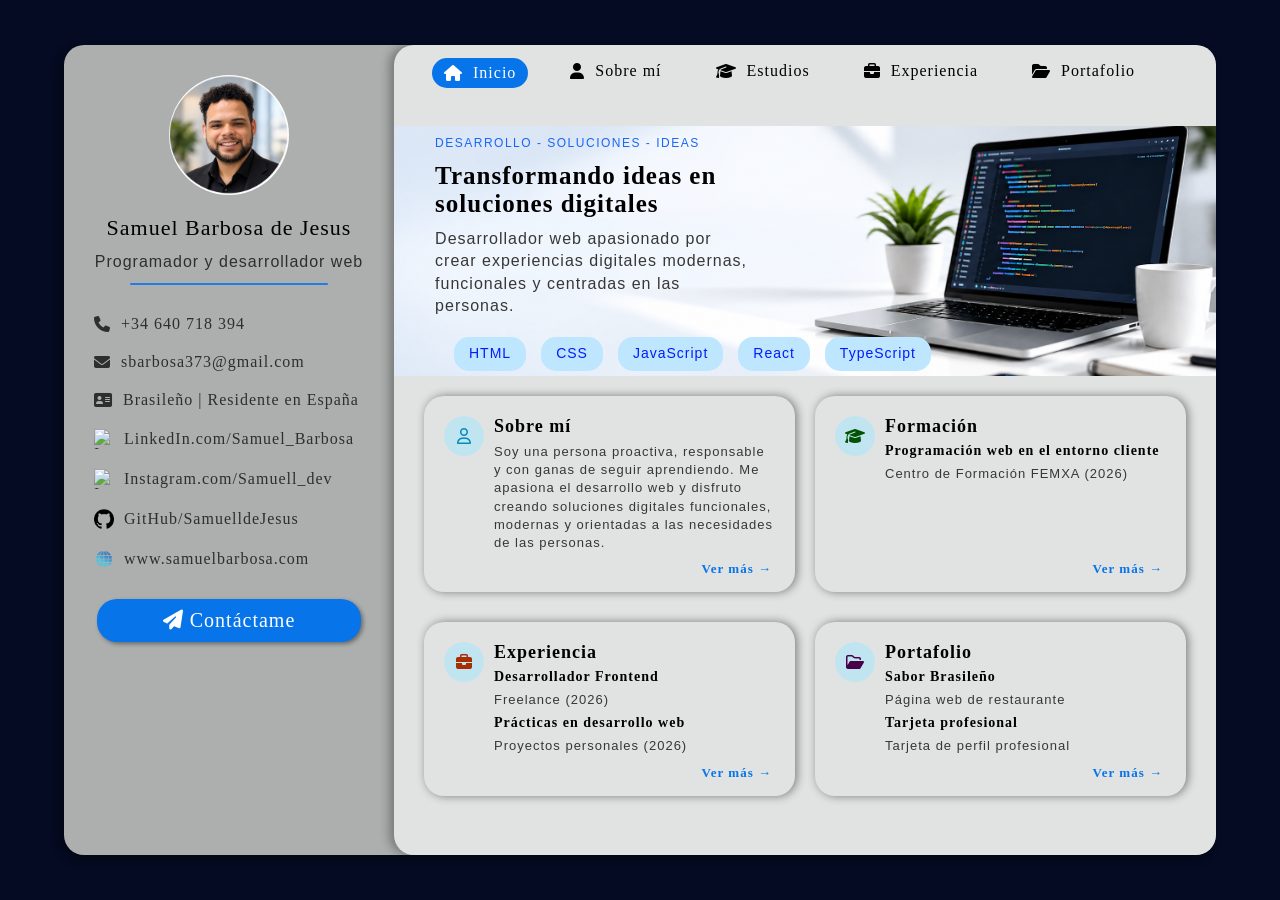
==== index.html @ a9aea512 "Add files via upload" ====
<!DOCTYPE html>
<html lang="es">

<head>

    <!-- ==================================================
         CONFIGURACIÓN BÁSICA
    ================================================== -->

    <meta charset="UTF-8">
    <meta
        name="viewport"
        content="width=device-width, initial-scale=1.0"
    >
    <meta
        name="description"
        content="Portfolio profesional de Samuel Barbosa, desarrollador web especializado en HTML, CSS, JavaScript, React y TypeScript.">
    <meta
        name="author"
        content="Samuel Barbosa de Jesus">
    <meta
        name="robots"
        content="index, follow">

    <!-- ==================================================
         TÍTULO
    ================================================== -->
    <title>
        Samuel Barbosa | Desarrollador Web
    </title>
    <!-- ==================================================
         FAVICON
    ================================================== -->
    <link rel="icon" type="image/png" href="img/letra-s.png">

    <link
        rel="stylesheet"
        href="https://cdnjs.cloudflare.com/ajax/libs/font-awesome/6.7.2/css/all.min.css"
    >
    <!-- ==================================================
         OPEN GRAPH
         Para compartir la página en redes sociales
    ================================================== -->

    <meta
        property="og:type"
        content="website">
    <meta
        property="og:title"
        content="Samuel Barbosa | Desarrollador Web">
    <meta
        property="og:description"
        content="Portfolio profesional de Samuel Barbosa, desarrollador web.">
    <meta
        property="og:image"
        content="https://www.samuelbarbosa.com/img/preview.png">
    <meta
        property="og:url"
        content="https://www.samuelbarbosa.com/">
    <meta
        property="og:site_name"
        content="Samuel Barbosa">
    <meta
        property="og:locale"
        content="es_ES">

    <!-- ==================================================
         TWITTER / X
    ================================================== -->

    <meta
        name="twitter:card"
        content="summary_large_image">
    <meta
        name="twitter:title"
        content="Samuel Barbosa | Desarrollador Web">
    <meta
        name="twitter:description"
        content="Portfolio profesional de Samuel Barbosa, desarrollador web.">
    <meta
        name="twitter:image"
        content="https://www.samuelbarbosa.com/img/preview.png">


    <!-- ==================================================
         CSS
    ================================================== -->

    <link
        rel="stylesheet"
        href="style.css">
    <link
        rel="stylesheet"
        href="responsive.css">

</head>
<body>
    <!-- ==================================================
         CONTENEDOR PRINCIPAL
    ================================================== -->

    <div class="caja_principal">


        <!-- ==================================================
             PERFIL LATERAL
        ================================================== -->

        <aside class="perfil">


            <!-- ---------- FOTO Y PRESENTACIÓN ---------- -->

            <div class="perfil_foto">

                <img
                    src="img/sam4.png"
                    alt="Foto de perfil de Samuel Barbosa"
                >

                <h2>Samuel Barbosa de Jesus</h2>

                <p>Programador y desarrollador web</p>

                <div class="linea"></div>

            </div>


            <!-- ---------- INFORMACIÓN DE CONTACTO ---------- -->

            <div class="perfil_iconos">

                <!-- Teléfono -->
                <a href="tel:+34640718394">

                    <i class="fa-solid fa-phone"></i>

                    +34 640 718 394

                </a>


                <!-- Correo electrónico -->
                <a
                    href="mailto:sbarbosa373@gmail.com"
                    target="_blank"
                >

                    <i class="fa-solid fa-envelope"></i>

                    sbarbosa373@gmail.com

                </a>


                <!-- Ubicación -->
                <a href="#">

                    <i class="fa-solid fa-address-card"></i>

                    Brasileño | Residente en España

                </a>


                <!-- LinkedIn -->
                <a
                    href="https://www.linkedin.com/in/samuel-barbosa-5b4802251/"
                    target="_blank"
                    rel="noopener noreferrer"
                >

                    <img
                        src="img/linkedin2.png"
                        alt="Icono de LinkedIn"
                    >

                    LinkedIn.com/Samuel_Barbosa

                </a>


                <!-- Instagram -->
                <a
                    href="https://www.instagram.com/samuell_dev/"
                    target="_blank"
                    rel="noopener noreferrer"
                >

                    <img
                        src="img/instagram.png"
                        alt="Icono de Instagram"
                    >

                    Instagram.com/Samuell_dev

                </a>


                <!-- GitHub -->
                <a
                    href="https://github.com/samuelldeJesus"
                    target="_blank"
                    rel="noopener noreferrer"
                >

                    <img
                        src="img/logotipo-de-github.png"
                        alt="Icono de GitHub"
                    >

                    GitHub/SamuelldeJesus

                </a>


                <!-- Página web -->
                <a
                    href="#"
                    target="_blank"
                    rel="noopener noreferrer"
                >

                    <img
                        src="img/navegador.png"
                        alt="Icono de página web"
                    >

                    www.samuelbarbosa.com

                </a>

            </div>


            <!-- ---------- BOTÓN DE CONTACTO ---------- -->

            <div class="perfil_button">

                <a
                    href="https://t.me/Barbosa_sam"
                    target="_blank"
                    rel="noopener noreferrer"
                >

                    <i class="fa-solid fa-paper-plane"></i>

                    Contáctame

                </a>

            </div>

        </aside>



        <!-- ==================================================
             CONTENIDO PRINCIPAL
        ================================================== -->

        <main id="contenido" class="informacion">


            <!-- ==================================================
                 MENÚ DE NAVEGACIÓN
            ================================================== -->

            <nav class="info_header">

                <ul>

                    <!-- Inicio -->
                    <li>

                        <a
                            href="#inicio"
                            class="active"
                            data-page="inicio"
                        >

                            <i class="fa-solid fa-house"></i>

                            Inicio

                        </a>

                    </li>


                    <!-- Sobre mí -->
                    <li>

                        <a
                            href="#sobre-mi"
                            data-page="sobre-mi"
                        >

                            <i class="fa-solid fa-user"></i>

                            Sobre mí

                        </a>

                    </li>


                    <!-- Estudios -->
                    <li>

                        <a
                            href="#estudio"
                            data-page="estudio"
                        >

                            <i class="fa-solid fa-graduation-cap"></i>

                            Estudios

                        </a>

                    </li>


                    <!-- Experiencia -->
                    <li>

                        <a
                            href="#experiencia"
                            data-page="experiencia"
                        >

                            <i class="fa-solid fa-briefcase"></i>

                            Experiencia

                        </a>

                    </li>


                    <!-- Portafolio -->
                    <li>

                        <a
                            href="#portafolio"
                            data-page="portafolio"
                        >

                            <i class="fa-solid fa-folder-open"></i>

                            Portafolio

                        </a>

                    </li>

                </ul>

            </nav>



            <!-- ==================================================
                 CONTENIDO CON SCROLL
            ================================================== -->

            <div class="contenido_scroll">



                <!-- ==================================================
                     PÁGINA: INICIO
                ================================================== -->

                <section
                    id="inicio"
                    class="pagina active"
                >


                    <!-- ---------- HERO ---------- -->

                    <div class="info_hero">

                        <picture>

                            <source
                                media="(max-width: 768px)"
                                srcset="img/fundomovil.webp"
                            >

                            <img
                                src="img/hero.png"
                                alt="Ordenador sobre una mesa"
                            >

                        </picture>


                        <!-- Texto principal del Hero -->

                        <div class="info_hero-texto">

                            <p class="destaque_p">
                                DESARROLLO - SOLUCIONES - IDEAS
                            </p>

                            <h1>
                                Transformando ideas en soluciones digitales
                            </h1>

                            <p class="texto">
                                Desarrollador web apasionado por crear
                                experiencias digitales modernas,
                                funcionales y centradas en las personas.
                            </p>

                        </div>


                        <!-- Tecnologías principales -->

                        <div class="info_hero-bloques">

                            <p>HTML</p>
                            <p>CSS</p>
                            <p>JavaScript</p>
                            <p>React</p>
                            <p>TypeScript</p>

                        </div>

                    </div>



                    <!-- ==================================================
                         BLOQUE: SOBRE MÍ + FORMACIÓN
                    ================================================== -->

                    <div class="info_cajas">


                        <!-- ---------- SOBRE MÍ ---------- -->

                        <div class="info_cajas-caja">

                            <div class="caja-icon">

                                <i class="fa-regular fa-user usuario_icon" ></i>

                            </div>


                            <div class="caja-texto">

                                <h3 class="link">
                                    Sobre mí
                                </h3>

                                <p>
                                    Soy una persona proactiva, responsable
                                    y con ganas de seguir aprendiendo.
                                    Me apasiona el desarrollo web y disfruto
                                    creando soluciones digitales funcionales,
                                    modernas y orientadas a las necesidades
                                    de las personas.
                                </p>

                                <div class="button_ver">

                                    <a href="#sobre-mi">
                                        Ver más →
                                    </a>

                                </div>

                            </div>

                        </div>


                        <!-- ---------- FORMACIÓN ---------- -->

                        <div class="info_cajas-caja">

                            <div class="caja-icon">

                                <i class="fa-solid fa-graduation-cap formacion_icon"></i>

                            </div>


                            <div class="caja-texto">

                                <h3 class="link">
                                    Formación
                                </h3>

                                <h3 class="titulo">
                                    Programación web en el entorno cliente
                                </h3>

                                <p>
                                    Centro de Formación FEMXA (2026)
                                </p>

                                <div class="button_ver">

                                    <a href="#estudio">
                                        Ver más →
                                    </a>

                                </div>

                            </div>

                        </div>

                    </div>



                    <!-- ==================================================
                         BLOQUE: EXPERIENCIA + PORTAFOLIO
                    ================================================== -->

                    <div class="info_cajas">


                        <!-- ---------- EXPERIENCIA ---------- -->

                        <div class="info_cajas-caja">

                            <div class="caja-icon">

                                <i class="fa-solid fa-briefcase experiencia_icon"></i>

                            </div>


                            <div class="caja-texto">

                                <h3 class="link">
                                    Experiencia
                                </h3>

                                <h3 class="titulo">
                                    Desarrollador Frontend
                                </h3>

                                <p>
                                    Freelance (2026)
                                </p>

                                <h3 class="titulo">
                                    Prácticas en desarrollo web
                                </h3>

                                <p>
                                    Proyectos personales (2026)
                                </p>

                                <div class="button_ver">

                                    <a href="#experiencia">
                                        Ver más →
                                    </a>

                                </div>

                            </div>

                        </div>


                        <!-- ---------- PORTAFOLIO ---------- -->

                        <div class="info_cajas-caja">

                            <div class="caja-icon">

                                <i class="fa-regular fa-folder-open portafolio_icon"></i>

                            </div>


                            <div class="caja-texto">

                                <h3 class="link">
                                    Portafolio
                                </h3>

                                <h3 class="titulo">
                                    Sabor Brasileño
                                </h3>

                                <p>
                                    Página web de restaurante
                                </p>

                                <h3 class="titulo">
                                    Tarjeta profesional
                                </h3>

                                <p>
                                    Tarjeta de perfil profesional
                                </p>

                                <div class="button_ver">

                                    <a href="#portafolio">
                                        Ver más →
                                    </a>

                                </div>

                            </div>

                        </div>

                    </div>

                </section>



                <!-- ==================================================
                     PÁGINA: SOBRE MÍ
                ================================================== -->

                <section
                    id="sobre-mi"
                    class="pagina"
                >

                    <div class="sobre_mi_contenido">


                        <!-- ---------- TÍTULO ---------- -->

                        <div class="sobre_mi_titulo">

                            <p class="destaque_p">
                                CONOCE MI PERFIL
                            </p>

                            <h2>
                                Sobre mí
                            </h2>

                            <p>
                                Una breve presentación sobre mi trayectoria,
                                mi formación y mis objetivos profesionales.
                            </p>

                        </div>


                        <!-- ---------- PRESENTACIÓN ---------- -->

                        <article class="sobre_mi_presentacion">

                            <div class="sobre_mi_imagen">

                                <img
                                    src="img/sam4.png"
                                    alt="Samuel Barbosa, desarrollador web"
                                >

                            </div>


                            <div class="sobre_mi_texto">

                                <h3>
                                    Hola, soy Samuel
                                </h3>

                                <p>
                                    Soy brasileño y vivo en España desde
                                    hace cuatro años. Llegué con el objetivo
                                    de buscar nuevas oportunidades, construir
                                    un futuro mejor para mi familia y
                                    desarrollar nuevas metas profesionales.
                                </p>

                                <p>
                                    Durante estos años descubrí mi pasión
                                    por la tecnología y comencé a formarme
                                    en programación y desarrollo web.
                                    Desde entonces, he dedicado tiempo a
                                    aprender y poner en práctica mis
                                    conocimientos mediante proyectos propios,
                                    especialmente en el área del desarrollo
                                    Frontend.
                                </p>

                                <p>
                                    Actualmente trabajo con HTML, CSS y
                                    JavaScript, y continúo ampliando mis
                                    conocimientos en React y TypeScript.
                                </p>

                            </div>

                        </article>



                        <!-- ---------- INFORMACIÓN ---------- -->

                        <div class="sobre_mi_cajas">


                            <!-- Mi enfoque -->

                            <article class="sobre_mi_caja">

                                <div class="sobre_mi_caja_icono">

                                    <img
                                        src="img/cuenta.png"
                                        alt="Icono de perfil"
                                    >

                                </div>

                                <div class="sobre_mi_caja_texto">

                                    <h3>
                                        Mi enfoque
                                    </h3>

                                    <p>
                                        Me gusta crear interfaces modernas,
                                        claras y funcionales, prestando
                                        atención tanto al diseño como a la
                                        experiencia del usuario.
                                    </p>

                                </div>

                            </article>


                            <!-- Mi objetivo -->

                            <article class="sobre_mi_caja">

                                <div class="sobre_mi_caja_icono">

                                    <img
                                        src="img/maletin.png"
                                        alt="Icono de objetivo profesional"
                                    >

                                </div>

                                <div class="sobre_mi_caja_texto">

                                    <h3>
                                        Mi objetivo
                                    </h3>

                                    <p>
                                        Seguir creciendo como desarrollador
                                        web, adquirir experiencia profesional
                                        y participar en proyectos donde pueda
                                        aportar mis conocimientos.
                                    </p>

                                </div>

                            </article>

                        </div>



                        <!-- ---------- HABILIDADES ---------- -->

                        <article class="sobre_mi_habilidades">

                            <div class="sobre_mi_habilidades_titulo">

                                <p class="destaque_p">
                                    TECNOLOGÍAS
                                </p>

                                <h3>
                                    Mis conocimientos
                                </h3>

                            </div>


                            <div class="sobre_mi_tecnologias">

                                <span>HTML</span>
                                <span>CSS</span>
                                <span>JavaScript</span>
                                <span>React</span>
                                <span>TypeScript</span>
                                <span>Git</span>
                                <span>GitHub</span>

                            </div>

                        </article>

                    </div>

                </section>



                <!-- ==================================================
                     PÁGINA: ESTUDIOS
                ================================================== -->

                <section
                    id="estudio"
                    class="pagina"
                >

                    <div class="formacion_contenido">


                        <!-- ---------- TÍTULO ---------- -->

                        <div class="formacion_titulo">

                            <p class="destaque_p">
                                MI FORMACIÓN
                            </p>

                            <h2>
                                Estudios
                            </h2>

                            <p>
                                Formación académica y conocimientos
                                adquiridos durante mi desarrollo profesional.
                            </p>

                        </div>


                        <!-- ---------- LISTA DE FORMACIÓN ---------- -->

                        <div class="formacion_lista">


                            <!-- Formación 1 -->

                            <article class="formacion_item">

                                <div class="formacion_icono">

                                    <img
                                        src="img/sombrero-de-graduacion.png"
                                        alt="Icono de formación"
                                    >

                                </div>


                                <div class="formacion_info">

                                    <div class="formacion_fecha">

                                        <span>
                                            2026
                                        </span>

                                    </div>

                                    <h3>
                                        Programación web en el entorno cliente
                                    </h3>

                                    <p class="formacion_centro">
                                        Centro de Formación FEMXA · España
                                    </p>

                                    <p>
                                        Formación enfocada en el desarrollo
                                        de aplicaciones web en el entorno
                                        cliente, adquiriendo conocimientos
                                        en tecnologías Frontend y desarrollo
                                        de interfaces web.
                                    </p>

                                    <div class="formacion_tecnologias">

                                        <span>HTML</span>
                                        <span>CSS</span>
                                        <span>JavaScript</span>
                                        <span>Desarrollo Web</span>

                                    </div>

                                </div>

                            </article>



                            <!-- Formación 2 -->

                            <article class="formacion_item">

                                <div class="formacion_icono">

                                    <img
                                        src="img/sombrero-de-graduacion.png"
                                        alt="Icono de formación"
                                    >

                                </div>


                                <div class="formacion_info">

                                    <div class="formacion_fecha">

                                        <span>
                                            2026
                                        </span>

                                    </div>

                                    <h3>
                                        Desarrollo Web Frontend
                                    </h3>

                                    <p class="formacion_centro">
                                        Formación práctica · Desarrollo personal
                                    </p>

                                    <p>
                                        Formación complementaria mediante
                                        proyectos propios, centrada en la
                                        creación de páginas web responsive,
                                        interfaces modernas y buenas prácticas
                                        de desarrollo.
                                    </p>

                                    <div class="formacion_tecnologias">

                                        <span>HTML</span>
                                        <span>CSS</span>
                                        <span>JavaScript</span>
                                        <span>Git</span>
                                        <span>GitHub</span>

                                    </div>

                                </div>

                            </article>



                            <!-- Formación 3 -->

                            <article class="formacion_item">

                                <div class="formacion_icono">

                                    <img
                                        src="img/sombrero-de-graduacion.png"
                                        alt="Icono de formación"
                                    >

                                </div>


                                <div class="formacion_info">

                                    <div class="formacion_fecha">

                                        <span>
                                            En curso
                                        </span>

                                    </div>

                                    <h3>
                                        React y TypeScript
                                    </h3>

                                    <p class="formacion_centro">
                                        Formación autodidacta
                                    </p>

                                    <p>
                                        Aprendizaje continuo orientado al
                                        desarrollo de aplicaciones web
                                        modernas utilizando componentes,
                                        interfaces dinámicas y tipado estático.
                                    </p>

                                    <div class="formacion_tecnologias">

                                        <span>React</span>
                                        <span>TypeScript</span>
                                        <span>JavaScript</span>

                                    </div>

                                </div>

                            </article>

                        </div>

                    </div>

                </section>



                <!-- ==================================================
                     PÁGINA: EXPERIENCIA
                ================================================== -->

                <section
                    id="experiencia"
                    class="pagina"
                >

                    <div class="experiencia_contenido">


                        <!-- ---------- TÍTULO ---------- -->

                        <div class="experiencia_titulo">

                            <p class="destaque_p">
                                MI TRAYECTORIA
                            </p>

                            <h2>
                                Experiencia
                            </h2>

                            <p>
                                Experiencia práctica y proyectos desarrollados
                                durante mi formación.
                            </p>

                        </div>


                        <!-- ---------- LISTA DE EXPERIENCIA ---------- -->

                        <div class="experiencia_lista">


                            <!-- Experiencia 1 -->

                            <article class="experiencia_item">

                                <div class="experiencia_fecha">

                                    <span>
                                        2026
                                    </span>

                                </div>


                                <div class="experiencia_info">

                                    <h3>
                                        Desarrollador Web Junior
                                    </h3>

                                    <p class="experiencia_empresa">
                                        Freelance · Madrid, España
                                    </p>

                                    <p>
                                        Desarrollo de páginas web responsive
                                        para pequeños negocios y proyectos
                                        personales, utilizando tecnologías
                                        modernas de desarrollo Frontend.
                                    </p>

                                    <ul>

                                        <li>
                                            Desarrollo de interfaces con HTML y CSS.
                                        </li>

                                        <li>
                                            Implementación de funcionalidades
                                            con JavaScript.
                                        </li>

                                        <li>
                                            Diseño responsive para diferentes
                                            dispositivos.
                                        </li>

                                        <li>
                                            Control de versiones con Git y GitHub.
                                        </li>

                                    </ul>


                                    <div class="experiencia_tecnologias">

                                        <span>HTML</span>
                                        <span>CSS</span>
                                        <span>JavaScript</span>
                                        <span>Git</span>

                                    </div>

                                </div>

                            </article>



                            <!-- Experiencia 2 -->

                            <article class="experiencia_item">

                                <div class="experiencia_fecha">

                                    <span>
                                        2026
                                    </span>

                                </div>


                                <div class="experiencia_info">

                                    <h3>
                                        Prácticas de Desarrollo Web
                                    </h3>

                                    <p class="experiencia_empresa">
                                        Proyectos personales · Madrid, España
                                    </p>

                                    <p>
                                        Participación en proyectos de
                                        desarrollo web como parte de mi
                                        formación profesional, colaborando
                                        en la creación y mantenimiento de
                                        diferentes páginas web.
                                    </p>

                                    <ul>

                                        <li>
                                            Maquetación de páginas web.
                                        </li>

                                        <li>
                                            Corrección de errores y mejoras visuales.
                                        </li>

                                        <li>
                                            Implementación de componentes con JavaScript.
                                        </li>

                                        <li>
                                            Trabajo con Git y GitHub.
                                        </li>

                                    </ul>


                                    <div class="experiencia_tecnologias">

                                        <span>HTML</span>
                                        <span>CSS</span>
                                        <span>JavaScript</span>
                                        <span>GitHub</span>

                                    </div>

                                </div>

                            </article>

                        </div>

                    </div>

                </section>



                <!-- ==================================================
                     PÁGINA: PORTAFOLIO
                ================================================== -->

                <section
                    id="portafolio"
                    class="pagina"
                >

                    <div class="portafolio_contenido">


                        <!-- ---------- TÍTULO ---------- -->

                        <div class="portafolio_titulo">

                            <p class="destaque_p">
                                MIS PROYECTOS
                            </p>

                            <h2>
                                Portafolio
                            </h2>

                            <p>
                                Algunos de los proyectos que he desarrollado
                                durante mi formación.
                            </p>

                        </div>


                        <!-- ---------- GRID DE PROYECTOS ---------- -->

                        <div class="portafolio_grid">


                            <!-- ==================================================
                                 PROYECTO 1 — SABOR BRASILEÑO
                            ================================================== -->

                            <a
                                href="#"
                                class="proyecto_link"
                                target="_blank"
                                rel="noopener noreferrer"
                            >
                                <article class="proyecto">

                                    <!-- Imagen del proyecto -->

                                    <div class="proyecto_imagen">

                                        <img
                                            src="img/proyectos/sabor-brasileño.png"
                                            alt="Página web del restaurante Sabor Brasileño"
                                        >

                                    </div>


                                    <!-- Información del proyecto -->

                                    <div class="proyecto_info">

                                        <h3>
                                            Sabor Brasileño
                                        </h3>

                                        <p>
                                            Página web para un restaurante
                                            brasileño, desarrollada con
                                            HTML, CSS y JavaScript.
                                        </p>


                                        <!-- Tecnologías -->

                                        <div class="proyecto_tecnologias">

                                            <span>HTML</span>
                                            <span>CSS</span>
                                            <span>JavaScript</span>

                                        </div>


                                        <!-- Enlace -->

                                    </div>

                                </article>
                            </a>


                            <!-- ==================================================
                                 PROYECTO 2 — CURRICULUM PROFESIONAL
                            ================================================== -->
                            <a
                                href="#"
                                class="proyecto_link"
                                target="_blank"
                                rel="noopener noreferrer"
                            >
                                <article class="proyecto">

                                    <!-- Imagen del proyecto -->

                                    <div class="proyecto_imagen">

                                        <img
                                            src="img/proyectos/cv.png"
                                            alt="Tarjeta de perfil profesional"
                                        >

                                    </div>


                                    <!-- Información del proyecto -->

                                    <div class="proyecto_info">

                                        <h3>
                                            Curriculom digital profesional
                                        </h3>

                                        <p>
                                            Curriculom digital de presentación
                                            y perfil profesional desarrollada
                                            para mostrar información de contacto.
                                        </p>


                                        <!-- Tecnologías -->

                                        <div class="proyecto_tecnologias">

                                            <span>HTML</span>
                                            <span>CSS</span>
                                            <span>JavaScript</span>

                                        </div>


                                        <!-- Enlace -->

                                    </div>

                                </article>
                            </a>


                            <!-- ==================================================
                                PROYECTO 3 — TARJETA PROFESIONAL
                            ================================================== -->

                            <a
                                href="https://samuelldejesus.github.io/tarjeta-samuel/"
                                class="proyecto_link"
                                target="_blank"
                                rel="noopener noreferrer"
                            >
                                <article class="proyecto">

                                    <!-- Imagen del proyecto -->

                                    <div class="proyecto_imagen">

                                        <img
                                            src="img/proyectos/Tarjetas.png"
                                            alt="Tarjeta de perfil profesional"
                                        >

                                    </div>


                                    <!-- Información del proyecto -->

                                    <div class="proyecto_info">

                                        <h3>
                                            Tarjeta Profesional
                                        </h3>

                                        <p>
                                            Tarjeta digital de presentación
                                            y perfil profesional desarrollada
                                            para mostrar información de contacto.
                                        </p>


                                        <!-- Tecnologías -->

                                        <div class="proyecto_tecnologias">

                                            <span>HTML</span>
                                            <span>CSS</span>
                                            <span>JavaScript</span>

                                        </div>


                                        <!-- Enlace -->

                                    </div>

                                </article>
                            </a>

                        </div>

                    </div>

                </section>


            </div>
            <!-- Fin de contenido_scroll -->

        </main>
        <!-- Fin de contenido principal -->

    </div>
    <!-- Fin de caja_principal -->


    <!-- ==================================================
         JAVASCRIPT
    ================================================== -->

    <script src="script.js"></script>

</body>

</html>
---- style.css ----
/* =========================================================
    VARIABLES DE COLOR
========================================================= */

:root {
    --fondo: rgb(173, 175, 175);
    --azul-principal: rgb(7, 116, 233);
    --azul-cajatexto: rgb(190, 230, 254);
    --azul-boton: rgb(0, 128, 255);

    --textogris: rgb(46, 46, 46);
    --textonegro: black;
    --blanco: white;

    --linea: rgb(35, 123, 230);

    --sombra-principal: rgba(0, 0, 0, 0.4);
    --sombra-secundaria: rgba(0, 0, 0, 0.1);
    --sombra-cajas: rgba(0, 0, 0, 0.107);
    --sombra-boton: rgba(0, 0, 0, 0.3);
}


/* =========================================================
    RESET / BASE
========================================================= */

* {
    box-sizing: border-box;
}

body {
    margin: 0;
    padding: 0;
    min-height: 100vh;
    display: flex;
    justify-content: center;
    align-items: center;
    background-color: rgb(4, 11, 34);
}

h1,
h2,
h3,
p,
ul,
li,
a,
img {
    margin: 0;
    padding: 0;
    font: inherit;
    letter-spacing: 1px;
}

p {
    line-height: 1.4;
    font-family: sans-serif, serif, Georgia, 'Times New Roman', Times, serif;
}

a {
    color: inherit;
    text-decoration: none;
}


/* =========================================================
   ESTRUCTURA PRINCIPAL
========================================================= */

.caja_principal {
    width: 90%;
    height: 90vh;

    display: flex;

    background-color: var(--fondo);
    border-radius: 20px;
    box-shadow: -4px 4px 10px rgba(0, 0, 0, 0.4);

    overflow: hidden;
}


/* =========================================================
    PERFIL - PANEL IZQUIERDO
========================================================= */

.perfil {
    width: 330px;
    flex-shrink: 0;
}


/* ---------- Foto / nombre ---------- */

.perfil_foto {
    display: flex;
    flex-direction: column;
    align-items: center;
    justify-content: center;

    gap: 10px;
    padding-top: 30px;
}

.perfil_foto img {
    width: 120px;
    border-radius: 50%;
}

.perfil_foto h2 {
    font-size: 22px;
    margin-top: 10px;
}

.perfil_foto p {
    font-size: 16px;
    color: var(--textogris);
}


/* ---------- Línea ---------- */

.linea {
    width: 60%;
    height: 1.5px;

    background-color: var(--linea);
    border-radius: 20px;
}


/* ---------- Información / redes ---------- */

.perfil_iconos {
    display: flex;
    flex-direction: column;

    gap: 20px;
    margin: 30px;
}

.perfil_iconos a {
    display: flex;
    align-items: center;

    gap: 10px;

    color: var(--textogris);
    font-size: 16px;
    font-weight: 100;
}


/* ---------- Botón Telegram ---------- */

.perfil_button {
    width: 80%;

    display: flex;
    justify-content: center;
    align-items: center;

    margin: 30px auto 0;
    padding: 10px;
    font-size: 20px;

    background-color: rgb(7, 116, 233);
    color: white;

    border-radius: 20px;
    box-shadow: 2px 2px 4px rgba(0, 0, 0, 0.4);
}


/* =========================================================
    PANEL DE INFORMACIÓN - DERECHA
========================================================= */

.informacion {
    flex: 1;
    min-width: 0;
    height: 100%;

    display: flex;
    flex-direction: column;

    border-radius: 20px;
    box-shadow: -5px 0 10px rgba(0, 0, 0, 0.3);
    background-color: rgb(225, 226, 226);
}


/* =========================================================
    HEADER / NAVEGACIÓN
========================================================= */

.info_header {
    width: 100%;
    flex-shrink: 0;
}

.info_header ul {
    display: flex;
    align-items: center;

    gap: 30px;
    padding-left: 30px;
    margin: 8px;

    list-style: none;
}

.info_header a {
    display: flex;
    align-items: center;

    gap: 10px;
    padding: 8px 12px;

    border-radius: 15px;
}


/* ---------- Link activo ---------- */

.info_header a.active {
    padding: 6px 12px;
    margin-top: 5px;

    background-color: rgb(7, 116, 233);
    color: white;

    border-radius: 15px;
}


/* =========================================================
    CONTENIDO CON SCROLL
========================================================= */

.contenido_scroll {
    flex: 1;
    min-height: 0;

    overflow-y: auto;
}


/* ---------- Páginas ---------- */

.pagina {
    display: none;
}

.pagina.active {
    display: block;
}


/* =========================================================
    HERO
========================================================= */

.info_hero {
    width: 100%;
    height: 250px;

    position: relative;
    overflow: hidden;
    margin-top: 30px;
}

.info_hero img {
    width: 100%;
    height: 100%;

    display: block;
    object-fit: cover;
}


/* ---------- Texto del hero ---------- */

.info_hero-texto {
    width: 320px;

    position: absolute;
    top: 40%;
    left: 5%;

    display: flex;
    flex-direction: column;

    gap: 10px;

    transform: translateY(-50%);
}

.info_hero-texto h1 {
    font-size: 25px;
    font-weight: bold;
}

.info_hero-texto .texto {
    color: rgb(56, 55, 55);
}

.destaque_p {
    font-size: 12px;
    letter-spacing: 1.5px;
    color: rgb(26, 101, 250);
}


/* ---------- Bloques del hero ---------- */

.info_hero-bloques {
    position: absolute;
    bottom: 5px;
    left: 60px;

    display: flex;
    gap: 15px;
}

.info_hero-bloques p {
    padding: 7px 15px;

    background-color: rgb(190, 230, 254);
    color: rgb(2, 28, 255);

    border-radius: 15px;
    font-size: 14px;
}


/* =========================================================
    CAJAS DE INFORMACIÓN
========================================================= */

.info_cajas {
    display: flex;
    align-items: stretch;
    padding: 10px 20px 0 ;
}

.info_cajas-caja {
    flex: 1;
    min-height: 0;

    display: flex;
    align-items: flex-start;

    padding: 20px;
    margin: 10px;

    border-radius: 20px;
    box-shadow: 2px 0 10px rgba(0, 0, 0, 0.453);

    position: relative;
}


/* ---------- Icono ---------- */

.caja-icon {
    width: 40px;
    height: 40px;
    flex-shrink: 0;

    display: flex;
    justify-content: center;

    background-color: rgba(179, 231, 247, 0.687);
    border-radius: 50%;
}

.caja-icon i{
    display: flex;
    align-items: center;
    justify-content: center;
}


/* ---------- Texto ---------- */

.caja-texto {
    flex: 1;
    min-width: 0;

    display: flex;
    flex-direction: column;

    gap: 6px;
    padding-left: 10px;
    padding-bottom: 20px;
}

.caja-texto .link {
    font-size: 18px;
    font-weight: bold;
}

.caja-texto .titulo {
    font-size: 14px;
    font-weight: bold;
}

.caja-texto p {
    color: rgb(55, 55, 55);
    font-size: 13px;
}


/* ---------- Botón "Ver" ---------- */

.button_ver {
    position: absolute;
    bottom: 15px;
    right: 15px;
}

.button_ver a {
    color: var(--azul-principal);
    font-size: 13px;
    font-weight: bold;

    padding: 5px 8px;
    border-radius: 8px;

    transition: background-color 0.3s ease,
                transform 0.3s ease;
}

.button_ver a:hover {
    background-color: var(--azul-boton);
    color: var(--blanco);
    transform: translateX(3px);
}


/* =========================================================
    seccriones
========================================================= */



/* =========================================================
    sobre mi
========================================================= */


.sobre_mi_contenido {
    padding: 30px;
}


/* =========================
   TÍTULO
========================= */

.sobre_mi_titulo {
    margin-bottom: 30px;
}

.sobre_mi_titulo h2 {
    margin: 5px 0 8px;

    font-size: 28px;
    font-weight: 700;
}

.sobre_mi_titulo > p:last-child {
    color: var(--textogris);
    font-size: 14px;
}


/* =========================
   PRESENTACIÓN
========================= */

.sobre_mi_presentacion {
    display: flex;
    align-items: center;
    gap: 25px;

    padding: 25px;

    background-color: var(--blanco);
    border-radius: 20px;

    box-shadow: 2px 2px 10px var(--sombra-cajas);
}


/* =========================
   FOTO
========================= */

.sobre_mi_imagen {
    width: 150px;
    height: 150px;

    flex-shrink: 0;

    overflow: hidden;

    border-radius: 50%;
}

.sobre_mi_imagen img {
    width: 100%;
    height: 100%;

    display: block;

    object-fit: cover;
}


/* =========================
   TEXTO
========================= */

.sobre_mi_texto {
    display: flex;
    flex-direction: column;
    gap: 10px;
}

.sobre_mi_texto h3 {
    font-size: 22px;
    font-weight: 600;
}

.sobre_mi_texto p {
    color: var(--textogris);

    font-size: 13px;
    line-height: 1.6;
}


/* =========================
   CAJAS
========================= */

.sobre_mi_cajas {
    display: grid;
    grid-template-columns: repeat(2, 1fr);

    gap: 20px;

    margin-top: 20px;
}

.sobre_mi_caja {
    display: flex;
    align-items: flex-start;

    gap: 15px;

    padding: 20px;

    background-color: var(--blanco);
    border-radius: 20px;

    box-shadow: 2px 2px 10px var(--sombra-cajas);

    transition:
        transform 0.3s ease,
        box-shadow 0.3s ease;
}

.sobre_mi_caja:hover {
    transform: translateY(-3px);

    box-shadow: 3px 5px 15px var(--sombra-secundaria);
}


/* =========================
   ICONOS
========================= */

.sobre_mi_caja_icono {
    width: 45px;
    height: 45px;

    flex-shrink: 0;

    display: flex;
    justify-content: center;
    align-items: center;

    background-color: var(--azul-cajatexto);

    border-radius: 12px;
}

.sobre_mi_caja_icono img {
    width: 27px;
    height: 27px;
}


/* =========================
   TEXTO DE LAS CAJAS
========================= */

.sobre_mi_caja_texto {
    display: flex;
    flex-direction: column;
    gap: 7px;
}

.sobre_mi_caja_texto h3 {
    font-size: 17px;
    font-weight: 600;
}

.sobre_mi_caja_texto p {
    color: var(--textogris);

    font-size: 13px;
    line-height: 1.5;
}


/* =========================
   HABILIDADES
========================= */

.sobre_mi_habilidades {
    margin-top: 20px;

    padding: 25px;

    background-color: var(--blanco);
    border-radius: 20px;

    box-shadow: 2px 2px 10px var(--sombra-cajas);
}

.sobre_mi_habilidades_titulo {
    margin-bottom: 15px;
}

.sobre_mi_habilidades_titulo h3 {
    margin-top: 5px;

    font-size: 19px;
    font-weight: 600;
}


/* =========================
   TECNOLOGÍAS
========================= */

.sobre_mi_tecnologias {
    display: flex;
    flex-wrap: wrap;

    gap: 8px;
}

.sobre_mi_tecnologias span {
    padding: 7px 12px;

    background-color: var(--azul-cajatexto);
    color: var(--azul-boton);

    border-radius: 10px;

    font-size: 12px;
    font-weight: 500;
} 

/* =========================================================
    estudios
========================================================= */

.formacion_contenido {
    padding: 30px;
}


/* =========================
   TÍTULO
========================= */

.formacion_titulo {
    margin-bottom: 30px;
}

.formacion_titulo h2 {
    margin: 5px 0 8px;

    font-size: 28px;
    font-weight: 700;
}

.formacion_titulo > p:last-child {
    color: var(--textogris);
    font-size: 14px;
}


/* =========================
   LISTA
========================= */

.formacion_lista {
    display: flex;
    flex-direction: column;
    gap: 20px;
}


/* =========================
   TARJETA
========================= */

.formacion_item {
    display: grid;
    grid-template-columns: 55px 1fr;
    gap: 20px;

    padding: 25px;

    background-color: var(--blanco);
    border-radius: 20px;

    box-shadow: 2px 2px 10px var(--sombra-cajas);

    transition:
        transform 0.3s ease,
        box-shadow 0.3s ease;
}

.formacion_item:hover {
    transform: translateY(-3px);

    box-shadow: 3px 5px 15px var(--sombra-secundaria);
}


/* =========================
   ICONO
========================= */

.formacion_icono {
    width: 45px;
    height: 45px;

    display: flex;
    justify-content: center;
    align-items: center;

    background-color: var(--azul-cajatexto);

    border-radius: 12px;
}

.formacion_icono img {
    width: 28px;
    height: 28px;
}


/* =========================
   INFORMACIÓN
========================= */

.formacion_info {
    display: flex;
    flex-direction: column;
    gap: 8px;
}

.formacion_info h3 {
    font-size: 19px;
    font-weight: 600;
}


/* =========================
   FECHA
========================= */

.formacion_fecha {
    display: flex;
}

.formacion_fecha span {
    padding: 5px 10px;

    background-color: var(--azul-cajatexto);
    color: var(--azul-boton);

    border-radius: 10px;

    font-size: 11px;
    font-weight: 600;
}


/* =========================
   CENTRO
========================= */

.formacion_centro {
    color: var(--azul-principal);

    font-size: 13px;
    font-weight: 500;
}


/* =========================
   DESCRIPCIÓN
========================= */

.formacion_info > p:not(.formacion_centro) {
    color: var(--textogris);

    font-size: 13px;
    line-height: 1.5;
}


/* =========================
   TECNOLOGÍAS
========================= */

.formacion_tecnologias {
    display: flex;
    flex-wrap: wrap;

    gap: 7px;

    margin-top: 5px;
}

.formacion_tecnologias span {
    padding: 5px 10px;

    background-color: var(--azul-cajatexto);
    color: var(--azul-boton);

    border-radius: 10px;

    font-size: 11px;
    font-weight: 500;
}



/* =========================================================
    experiencia
========================================================= */


.experiencia_contenido {
    padding: 30px;
}

.experiencia_titulo {
    margin-bottom: 30px;
}

.experiencia_titulo h2 {
    margin: 5px 0 8px;
    font-size: 28px;
    font-weight: 700;
}

.experiencia_titulo > p:last-child {
    color: var(--textogris);
    font-size: 14px;
}


/* =========================
   LISTA DE EXPERIENCIA
========================= */

.experiencia_lista {
    display: flex;
    flex-direction: column;
    gap: 20px;
}


/* =========================
   TARJETA
========================= */

.experiencia_item {
    display: grid;
    grid-template-columns: 80px 1fr;
    gap: 20px;

    padding: 25px;

    background-color: var(--blanco);
    border-radius: 20px;

    box-shadow: 2px 2px 10px var(--sombra-cajas);

    transition:
        transform 0.3s ease,
        box-shadow 0.3s ease;
}

.experiencia_item:hover {
    transform: translateY(-3px);
    box-shadow: 3px 5px 15px var(--sombra-secundaria);
}


/* =========================
   AÑO
========================= */

.experiencia_fecha {
    display: flex;
    justify-content: center;
    align-items: flex-start;
}

.experiencia_fecha span {
    padding: 8px 12px;

    background-color: var(--azul-cajatexto);
    color: var(--azul-boton);

    border-radius: 12px;

    font-size: 13px;
    font-weight: 600;
}


/* =========================
   INFORMACIÓN
========================= */

.experiencia_info {
    display: flex;
    flex-direction: column;
    gap: 8px;
}

.experiencia_info h3 {
    font-size: 19px;
    font-weight: 600;
}

.experiencia_empresa {
    color: var(--azul-principal);
    font-size: 13px;
    font-weight: 500;
}

.experiencia_info > p:not(.experiencia_empresa) {
    color: var(--textogris);
    font-size: 13px;
    line-height: 1.5;
}


/* =========================
   FUNCIONES
========================= */

.experiencia_info ul {
    margin: 5px 0 5px 18px;
    padding: 0;
}

.experiencia_info li {
    margin-bottom: 5px;

    color: var(--textogris);
    font-size: 13px;
    line-height: 1.4;
}


/* =========================
   TECNOLOGÍAS
========================= */

.experiencia_tecnologias {
    display: flex;
    flex-wrap: wrap;
    gap: 7px;
    margin-top: 5px;
}

.experiencia_tecnologias span {
    padding: 5px 10px;

    background-color: var(--azul-cajatexto);
    color: var(--azul-boton);

    border-radius: 10px;

    font-size: 11px;
    font-weight: 500;
}


/* =========================================================
    Portafolio
========================================================= */


.portafolio_contenido {
    padding: 30px;
}


/* =========================
   TÍTULO
========================= */

.portafolio_titulo {
    margin-bottom: 30px;
}

.portafolio_titulo h2 {
    margin: 5px 0 8px;
    font-size: 28px;
    font-weight: 700;
}

.portafolio_titulo > p:last-child {
    color: var(--textogris);
    font-size: 14px;
}


/* =========================
   GRID DE PROYECTOS
========================= */

.portafolio_grid {
    display: grid;
    grid-template-columns: repeat(2, 1fr);
    gap: 20px;
}


/* =========================
   TARJETA DEL PROYECTO
========================= */

.proyecto {
    overflow: hidden;

    background-color: var(--blanco);
    border-radius: 20px;

    box-shadow: 2px 2px 10px var(--sombra-cajas);

    transition:
        transform 0.3s ease,
        box-shadow 0.3s ease;
}

.proyecto:hover {
    transform: translateY(-5px);

    box-shadow: 3px 5px 15px var(--sombra-secundaria);
}


/* =========================
   IMAGEN
========================= */

.proyecto_imagen {
    width: 100%;
    height: 170px;
    overflow: hidden;
}

.proyecto_imagen img {
    width: 100%;
    height: 100%;

    display: block;

    object-fit: cover;

    transition: transform 0.4s ease;
}

.proyecto:hover .proyecto_imagen img {
    transform: scale(1.05);
}


/* =========================
   INFORMACIÓN
========================= */

.proyecto_info {
    padding: 20px;
}

.proyecto_info h3 {
    margin-bottom: 8px;

    font-size: 19px;
    font-weight: 600;
}

.proyecto_info p {
    margin-bottom: 15px;

    color: var(--textogris);

    font-size: 13px;
    line-height: 1.5;
}


/* =========================
   TECNOLOGÍAS
========================= */

.proyecto_tecnologias {
    display: flex;
    flex-wrap: wrap;

    gap: 7px;
}

.proyecto_tecnologias span {
    padding: 5px 10px;

    background-color: var(--azul-cajatexto);
    color: var(--azul-boton);

    border-radius: 10px;

    font-size: 11px;
    font-weight: 500;
}


/* =========================================================
    ICONOS
========================================================= */

.perfil_iconos img,
.perfil_button img,
.info_header img {
    width: 20px;
    height: 20px;
}


.usuario_icon {
    color: rgb(4, 140, 185);
}
.formacion_icon {
    color: rgb(1, 83, 1);
}
.experiencia_icon {
    color: rgb(167, 46, 2);
}
.portafolio_icon {
    color: rgb(72, 1, 72);
}

/* =========================================================
    ANIMACIONES
========================================================= */

.perfil_button,
.info_header a,
.perfil_iconos a {
    transition: transform 0.3s ease;
}

.perfil_button:hover,
.info_header a:hover,
.perfil_iconos a:hover {
    transform: scale(1.05);
}
---- responsive.css ----
/* =========================================================
   RESPONSIVE
   Tablets y móviles
========================================================= */


/* =========================================================
   TABLET
   Hasta 1024px
========================================================= */

@media (max-width: 1024px) {

    /* ---------- CONTENEDOR PRINCIPAL ---------- */

    .perfil {
        width: 260px;
    }


    /* ---------- MENÚ ---------- */

    .info_header ul {
        gap: 15px;
        padding-left: 15px;
    }

    .info_header a {
        gap: 7px;
        padding: 7px 9px;
        font-size: 13px;
    }


    /* ---------- HERO ---------- */

    .info_hero {
        height: 240px;
    }

    .info_hero-texto {
        width: 300px;
        left: 4%;
    }

    .info_hero-texto h1 {
        font-size: 23px;
    }


    /* ---------- CAJAS INICIO ---------- */

    .info_cajas {
        gap: 12px;
        padding: 8px;
    }

    .info_cajas-caja {
        padding: 16px;
    }


    /* ---------- SOBRE MÍ ---------- */

    .sobre_mi_contenido,
    .formacion_contenido,
    .experiencia_contenido,
    .portafolio_contenido {
        padding: 25px;
    }


    /* ---------- PORTAFOLIO ---------- */

    .portafolio_grid {
        gap: 15px;
    }

}



/* =========================================================
   MÓVIL
   Hasta 768px
========================================================= */

@media (max-width: 768px) {


    /* =====================================================
       CUERPO
    ===================================================== */

    body {
        margin: 10px;
        display: block;
        min-height: 100vh;
    }


    /* =====================================================
       CONTENEDOR PRINCIPAL
    ===================================================== */

    .caja_principal {
        width: 100%;
        height: auto;
        min-height: 100vh;

        display: flex;
        flex-direction: column;

        border-radius: 15px;

        overflow: visible;
    }


    /* =====================================================
       PERFIL
    ===================================================== */

    .perfil {
        width: 100%;
        flex-shrink: 0;
    }


    /* ---------- FOTO ---------- */

    .perfil_foto {
        padding-top: 25px;
        gap: 8px;
    }

    .perfil_foto img {
        width: 120px;
    }

    .perfil_foto h2 {
        font-size: 20px;
        text-align: center;
    }

    .perfil_foto p {
        font-size: 14px;
        text-align: center;
    }

    .linea {
        width: 60%;
    }


    /* ---------- CONTACTO ---------- */

    .perfil_iconos {
        margin: 25px;
        gap: 12px;
    }

    .perfil_iconos a {
        font-size: 13px;
    }


    /* ---------- BOTÓN CONTACTO ---------- */

    .perfil_button {
        width: 60%;
        margin: 20px auto 30px;
    }



    /* =====================================================
       INFORMACIÓN PRINCIPAL
    ===================================================== */

    .informacion {
        width: 100%;
        height: auto;

        box-shadow: none;

        border-radius: 0 0 15px 15px;
    }


    /* =====================================================
       MENÚ DE NAVEGACIÓN
    ===================================================== */

    .info_header {
        width: 100%;

        position: sticky;
        top: 0;

        z-index: 10;

        background-color: var(--fondo);
    }


    .info_header ul {
        width: 100%;

        display: flex;

        gap: 8px;

        padding: 10px;

        margin: 0;

        overflow-x: auto;

        justify-content: flex-start;

        scrollbar-width: none;
    }


    /* Ocultar scrollbar en Chrome, Edge y Safari */

    .info_header ul::-webkit-scrollbar {
        display: none;
    }


    .info_header li {
        flex-shrink: 0;
    }


    .info_header a {
        gap: 6px;

        padding: 7px 10px;

        font-size: 12px;

        white-space: nowrap;

        border-radius: 12px;
    }


    .info_header a.active {
        padding: 7px 10px;
        margin-top: 0;
    }


    .info_header img {
        width: 18px;
        height: 18px;
    }



    /* =====================================================
       CONTENIDO CON SCROLL
    ===================================================== */

    .contenido_scroll {
        width: 100%;
        overflow: visible;
    }



    /* =====================================================
       HERO
    ===================================================== */

    .info_hero {
        width: 100%;
        height: 320px;

        border-radius: 0 0 15px 15px;
    }


    .info_hero img {
        object-position: center;
    }


    /* ---------- TEXTO HERO ---------- */

    .info_hero-texto {
        width: calc(100% - 40px);

        left: 20px;

        top: 42%;

        transform: translateY(-50%);

        gap: 8px;
    }


    .info_hero-texto h1 {
        font-size: 22px;
        line-height: 1.2;
    }


    .info_hero-texto .texto {
        color: var(--textonegro);
        font-size: 13px;
        line-height: 1.5;
    }


    .destaque_p {
        font-size: 11px;
        color: white;
    }


    /* ---------- TECNOLOGÍAS HERO ---------- */

    .info_hero-bloques {
        left: 20px;
        right: 20px;

        bottom: 12px;

        gap: 6px;

        flex-wrap: wrap;
    }


    .info_hero-bloques p {
        padding: 5px 9px;

        font-size: 11px;

        border-radius: 10px;
    }



    /* =====================================================
       CAJAS DE INICIO
    ===================================================== */

    .info_cajas {
        width: 100%;

        display: flex;
        flex-direction: column;

        gap: 12px;

        padding: 10px;
    }


    .info_cajas-caja {
        width: 100%;

        padding: 16px;

        border-radius: 15px;
    }


    .caja-icon {
        width: 40px;
    }


    .caja-icon img {
        width: 27px;
        height: 27px;
    }


    .caja-texto {
        width: auto;

        flex: 1;

        padding-right: 5px;
    }


    .caja-texto .link {
        font-size: 17px;
    }


    .caja-texto .titulo {
        font-size: 13px;
    }


    .caja-texto p {
        font-size: 12px;
        line-height: 1.5;
    }



    /* =====================================================
       SOBRE MÍ
    ===================================================== */

    .sobre_mi_contenido {
        padding: 20px 15px;
    }


    .sobre_mi_titulo {
        margin-bottom: 20px;
    }


    .sobre_mi_titulo h2 {
        font-size: 24px;
    }


    .sobre_mi_titulo > p:last-child {
        font-size: 13px;
        line-height: 1.5;
    }


    /* ---------- PRESENTACIÓN ---------- */

    .sobre_mi_presentacion {
        flex-direction: column;

        align-items: center;

        gap: 20px;

        padding: 20px;

        text-align: center;

        border-radius: 15px;
    }


    .sobre_mi_imagen {
        width: 120px;
        height: 120px;
    }


    .sobre_mi_texto {
        gap: 9px;
    }


    .sobre_mi_texto h3 {
        font-size: 20px;
    }


    .sobre_mi_texto p {
        font-size: 12px;
        line-height: 1.6;
    }


    /* ---------- CAJAS SOBRE MÍ ---------- */

    .sobre_mi_cajas {
        grid-template-columns: 1fr;

        gap: 12px;

        margin-top: 12px;
    }


    .sobre_mi_caja {
        padding: 16px;

        border-radius: 15px;
    }


    .sobre_mi_caja_texto h3 {
        font-size: 16px;
    }


    .sobre_mi_caja_texto p {
        font-size: 12px;
    }


    /* ---------- HABILIDADES ---------- */

    .sobre_mi_habilidades {
        margin-top: 12px;

        padding: 20px;

        border-radius: 15px;
    }


    .sobre_mi_habilidades_titulo h3 {
        font-size: 18px;
    }


    .sobre_mi_tecnologias {
        gap: 6px;
    }


    .sobre_mi_tecnologias span {
        padding: 6px 9px;

        font-size: 11px;
    }



    /* =====================================================
       ESTUDIOS
    ===================================================== */

    .formacion_contenido {
        padding: 20px 15px;
    }


    .formacion_titulo {
        margin-bottom: 20px;
    }


    .formacion_titulo h2 {
        font-size: 24px;
    }


    .formacion_titulo > p:last-child {
        font-size: 13px;
        line-height: 1.5;
    }


    .formacion_lista {
        gap: 12px;
    }


    .formacion_item {
        grid-template-columns: 1fr;

        gap: 12px;

        padding: 18px;

        border-radius: 15px;
    }


    .formacion_icono {
        width: 42px;
        height: 42px;
    }


    .formacion_icono img {
        width: 25px;
        height: 25px;
    }


    .formacion_info {
        gap: 7px;
    }


    .formacion_info h3 {
        font-size: 17px;
        line-height: 1.3;
    }


    .formacion_centro {
        font-size: 12px;
    }


    .formacion_info > p:not(.formacion_centro) {
        font-size: 12px;
        line-height: 1.5;
    }


    .formacion_tecnologias {
        gap: 5px;
    }


    .formacion_tecnologias span {
        padding: 5px 8px;

        font-size: 10px;
    }



    /* =====================================================
       EXPERIENCIA
    ===================================================== */

    .experiencia_contenido {
        padding: 20px 15px;
    }


    .experiencia_titulo {
        margin-bottom: 20px;
    }


    .experiencia_titulo h2 {
        font-size: 24px;
    }


    .experiencia_titulo > p:last-child {
        font-size: 13px;
        line-height: 1.5;
    }


    .experiencia_lista {
        gap: 12px;
    }


    .experiencia_item {
        grid-template-columns: 1fr;

        gap: 12px;

        padding: 18px;

        border-radius: 15px;
    }


    .experiencia_fecha {
        justify-content: flex-start;
    }


    .experiencia_fecha span {
        padding: 6px 10px;

        font-size: 11px;

        border-radius: 10px;
    }


    .experiencia_info {
        gap: 7px;
    }


    .experiencia_info h3 {
        font-size: 17px;
        line-height: 1.3;
    }


    .experiencia_empresa {
        font-size: 12px;
    }


    .experiencia_info > p:not(.experiencia_empresa) {
        font-size: 12px;
        line-height: 1.5;
    }


    .experiencia_info ul {
        margin: 5px 0 5px 17px;
    }


    .experiencia_info li {
        font-size: 12px;
        line-height: 1.5;
    }


    .experiencia_tecnologias {
        gap: 5px;
    }


    .experiencia_tecnologias span {
        padding: 5px 8px;

        font-size: 10px;
    }



    /* =====================================================
       PORTAFOLIO
    ===================================================== */

    .portafolio_contenido {
        padding: 20px 15px;
    }


    .portafolio_titulo {
        margin-bottom: 20px;
    }


    .portafolio_titulo h2 {
        font-size: 24px;
    }


    .portafolio_titulo > p:last-child {
        font-size: 13px;
        line-height: 1.5;
    }


    /* ---------- GRID ---------- */

    .portafolio_grid {
        grid-template-columns: 1fr;

        gap: 15px;
    }


    /* ---------- TARJETA ---------- */

    .proyecto {
        border-radius: 15px;
    }


    /* ---------- IMAGEN ---------- */

    .proyecto_imagen {
        width: 100%;
        height: 180px;
    }


    .proyecto_imagen img {
        width: 100%;
        height: 100%;

        object-fit: cover;
    }


    /* ---------- INFORMACIÓN ---------- */

    .proyecto_info {
        padding: 17px;
    }


    .proyecto_info h3 {
        font-size: 17px;
        margin-bottom: 7px;
    }


    .proyecto_info p {
        font-size: 12px;
        line-height: 1.5;

        margin-bottom: 12px;
    }


    /* ---------- TECNOLOGÍAS ---------- */

    .proyecto_tecnologias {
        gap: 5px;
        margin-bottom: 12px;
    }


    .proyecto_tecnologias span {
        padding: 5px 8px;

        font-size: 10px;
    }


    /* ---------- ENLACE ---------- */

    .proyecto_link {
        font-size: 12px;
    }

}



/* =========================================================
   MÓVILES PEQUEÑOS
   Hasta 480px
========================================================= */

@media (max-width: 480px) {


    /* ---------- CUERPO ---------- */

    body {
        margin: 5px;
    }


    /* ---------- PERFIL ---------- */

    .perfil_foto img {
        width: 105px;
    }


    .perfil_foto h2 {
        font-size: 18px;
    }


    .perfil_foto p {
        font-size: 13px;
    }


    .perfil_iconos {
        margin: 20px;
        gap: 10px;
    }


    .perfil_iconos a {
        font-size: 12px;
    }


    .perfil_button {
        width: 70%;
    }



    /* ---------- MENÚ ---------- */

    .info_header ul {
        padding: 8px;
        gap: 5px;
    }


    .info_header a {
        padding: 6px 8px;
        font-size: 11px;
    }


    .info_header a.active {
        padding: 6px 8px;
    }


    .info_header img {
        width: 16px;
        height: 16px;
    }



    /* ---------- HERO ---------- */

    .info_hero {
        height: 340px;
    }


    .info_hero-texto {
        left: 15px;

        width: calc(100% - 30px);

        top: 40%;
    }


    .info_hero-texto h1 {
        font-size: 20px;
    }


    .info_hero-texto .texto {
        font-size: 12px;
    }


    .info_hero-bloques {
        left: 15px;
        right: 15px;
    }



    /* ---------- CONTENIDO ---------- */

    .sobre_mi_contenido,
    .formacion_contenido,
    .experiencia_contenido,
    .portafolio_contenido {
        padding: 18px 12px;
    }



    /* ---------- PORTAFOLIO ---------- */

    .proyecto_imagen {
        height: 160px;
    }


    .proyecto_info {
        padding: 15px;
    }



    /* ---------- CAJAS ---------- */

    .info_cajas {
        padding: 7px;
    }


    .info_cajas-caja {
        padding: 14px;
    }

}
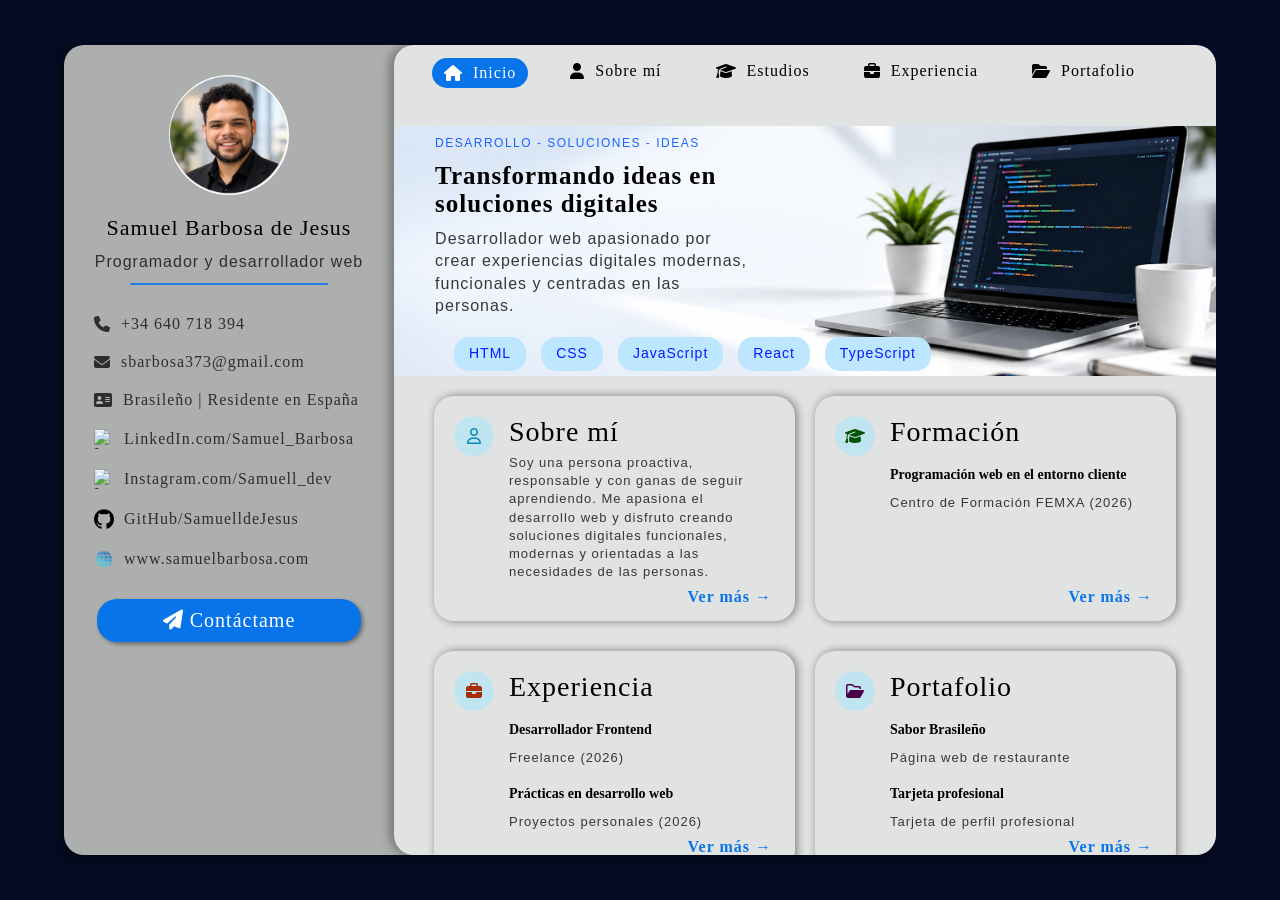
==== commit 83a60b18: "Add files via upload" ====
--- a/index.html
+++ b/index.html
@@ -388,7 +388,7 @@
 
                             <source
                                 media="(max-width: 768px)"
-                                srcset="img/fundomovil.webp"
+                                srcset="img/fundomovil.png"
                             >
 
                             <img
@@ -499,9 +499,9 @@
                                     Formación
                                 </h3>
 
-                                <h3 class="titulo">
+                                <h4 class="titulo">
                                     Programación web en el entorno cliente
-                                </h3>
+                                </h4>
 
                                 <p>
                                     Centro de Formación FEMXA (2026)
@@ -547,17 +547,17 @@
                                     Experiencia
                                 </h3>
 
-                                <h3 class="titulo">
+                                <h4 class="titulo">
                                     Desarrollador Frontend
-                                </h3>
+                                </h4>
 
                                 <p>
                                     Freelance (2026)
                                 </p>
 
-                                <h3 class="titulo">
+                                <h4 class="titulo">
                                     Prácticas en desarrollo web
-                                </h3>
+                                </h4>
 
                                 <p>
                                     Proyectos personales (2026)
@@ -593,17 +593,17 @@
                                     Portafolio
                                 </h3>
 
-                                <h3 class="titulo">
+                                <h4 class="titulo">
                                     Sabor Brasileño
-                                </h3>
+                                </h4>
 
                                 <p>
                                     Página web de restaurante
                                 </p>
 
-                                <h3 class="titulo">
+                                <h4 class="titulo">
                                     Tarjeta profesional
-                                </h3>
+                                </h4>
 
                                 <p>
                                     Tarjeta de perfil profesional
@@ -1244,7 +1244,7 @@
                             ================================================== -->
 
                             <a
-                                href="#"
+                                href="https://samuelldejesus.github.io/Saborbrasil.sb/"
                                 class="proyecto_link"
                                 target="_blank"
                                 rel="noopener noreferrer"
--- a/style.css
+++ b/style.css
@@ -343,7 +343,7 @@
 .info_cajas {
     display: flex;
     align-items: stretch;
-    padding: 10px 20px 0 ;
+    padding: 10px 30px 0 ;
 }
 
 .info_cajas-caja {
@@ -361,6 +361,8 @@
 
     position: relative;
 }
+
+
 
 
 /* ---------- Icono ---------- */
@@ -393,12 +395,11 @@
     display: flex;
     flex-direction: column;
 
-    gap: 6px;
-    padding-left: 10px;
+    padding-left: 15px;
     padding-bottom: 20px;
 }
 
-.caja-texto .link {
+.caja-texto a {
     font-size: 18px;
     font-weight: bold;
 }
@@ -411,6 +412,16 @@
 .caja-texto p {
     color: rgb(55, 55, 55);
     font-size: 13px;
+    margin-top: 6px;
+}
+
+.caja-texto h4 {
+    font-size: 20px;
+    margin-bottom: 5px;
+}
+
+.caja-texto h3 {
+    font-size: 28px;
 }
 
 
@@ -1195,4 +1206,16 @@
 .info_header a:hover,
 .perfil_iconos a:hover {
     transform: scale(1.05);
+}
+
+.info_cajas-caja {
+    transition: transform 0.3s ease;
+}
+
+.info_cajas-caja:hover {
+    transform: translateY( -4px);
+}
+
+.button_ver a {
+    font-size: 16px;
 }
--- a/responsive.css
+++ b/responsive.css
@@ -280,7 +280,7 @@
         width: 100%;
         height: 320px;
 
-        border-radius: 0 0 15px 15px;
+        margin: 0;
     }
 
 
@@ -301,12 +301,17 @@
         transform: translateY(-50%);
 
         gap: 8px;
+
+        background-color: #0202026b;
+
+        padding: 100% 0;
     }
 
 
     .info_hero-texto h1 {
-        font-size: 22px;
+        font-size: 28px;
         line-height: 1.2;
+        color: #efefef;
     }
 
 
@@ -314,6 +319,8 @@
         color: var(--textonegro);
         font-size: 13px;
         line-height: 1.5;
+        color: #fdfdfd;
+        font-size: 16px;
     }
 
 
@@ -876,6 +883,9 @@
     .info_header ul {
         padding: 8px;
         gap: 5px;
+        display: flex;
+        flex-wrap: wrap;
+        justify-content: center;
     }
 
 
@@ -901,6 +911,7 @@
 
     .info_hero {
         height: 340px;
+        margin: 0;
     }
 
 
@@ -910,16 +921,25 @@
         width: calc(100% - 30px);
 
         top: 40%;
+        text-align: center;
+
     }
 
 
     .info_hero-texto h1 {
         font-size: 20px;
+        color: #efefef;
+        text-align: center;
+        margin: 15px 0;
+        font-size: 30px;
     }
 
 
     .info_hero-texto .texto {
         font-size: 12px;
+        color: #efefef;
+        text-align: center;
+        font-size: 16px;
     }
 
 
@@ -937,6 +957,7 @@
     .experiencia_contenido,
     .portafolio_contenido {
         padding: 18px 12px;
+        
     }
 
 
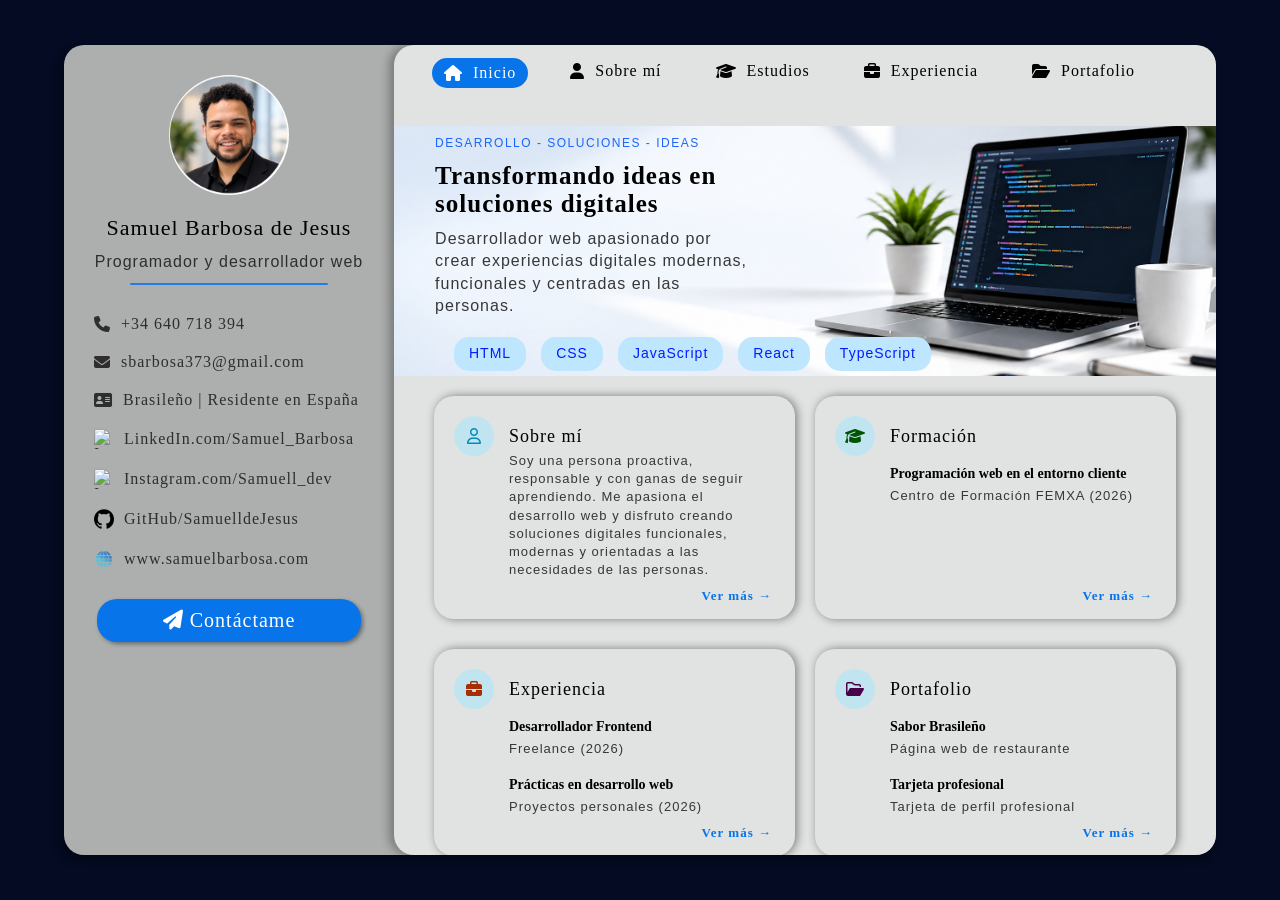
==== commit 86b943e4: "Update index.html" ====
--- a/index.html
+++ b/index.html
@@ -1240,11 +1240,11 @@
 
 
                             <!-- ==================================================
-                                 PROYECTO 1 — SABOR BRASILEÑO
+                                 PROYECTO 1 — MAGIKARP
                             ================================================== -->
 
                             <a
-                                href="https://samuelldejesus.github.io/Saborbrasil.sb/"
+                                href="https://samuelldejesus.github.io/MagiKarp.sb/"
                                 class="proyecto_link"
                                 target="_blank"
                                 rel="noopener noreferrer"
@@ -1256,7 +1256,7 @@
                                     <div class="proyecto_imagen">
 
                                         <img
-                                            src="img/proyectos/sabor-brasileño.png"
+                                            src="img/proyectos/compartilhar.png"
                                             alt="Página web del restaurante Sabor Brasileño"
                                         >
 
@@ -1268,14 +1268,18 @@
                                     <div class="proyecto_info">
 
                                         <h3>
-                                            Sabor Brasileño
+                                            Acuaterrario MagiKarp
                                         </h3>
 
                                         <p>
-                                            Página web para un restaurante
-                                            brasileño, desarrollada con
-                                            HTML, CSS y JavaScript.
+                                            Página web para una marca brasileña especializada en acuarios,
+                                            aquaterrarios y terrarios decorativos, con diseños innovadores
+                                            y creaciones personalizadas que combinan naturaleza y creatividad.
+                                            El sitio cuenta con un diseño moderno, atractivo y totalmente adaptable a dispositivos móviles,
+                                            tablets y ordenadores.
                                         </p>
+
+
 
 
                                         <!-- Tecnologías -->
@@ -1436,4 +1440,4 @@
 
 </body>
 
-</html>+</html>
--- a/style.css
+++ b/style.css
@@ -412,16 +412,17 @@
 .caja-texto p {
     color: rgb(55, 55, 55);
     font-size: 13px;
-    margin-top: 6px;
+    margin-top: 5px;
 }
 
 .caja-texto h4 {
-    font-size: 20px;
-    margin-bottom: 5px;
+    font-size: 16px;
+    margin-bottom: 0;
 }
 
 .caja-texto h3 {
-    font-size: 28px;
+    font-size: 18px;
+    margin-top: 10px;
 }
 
 
@@ -1215,7 +1216,3 @@
 .info_cajas-caja:hover {
     transform: translateY( -4px);
 }
-
-.button_ver a {
-    font-size: 16px;
-}
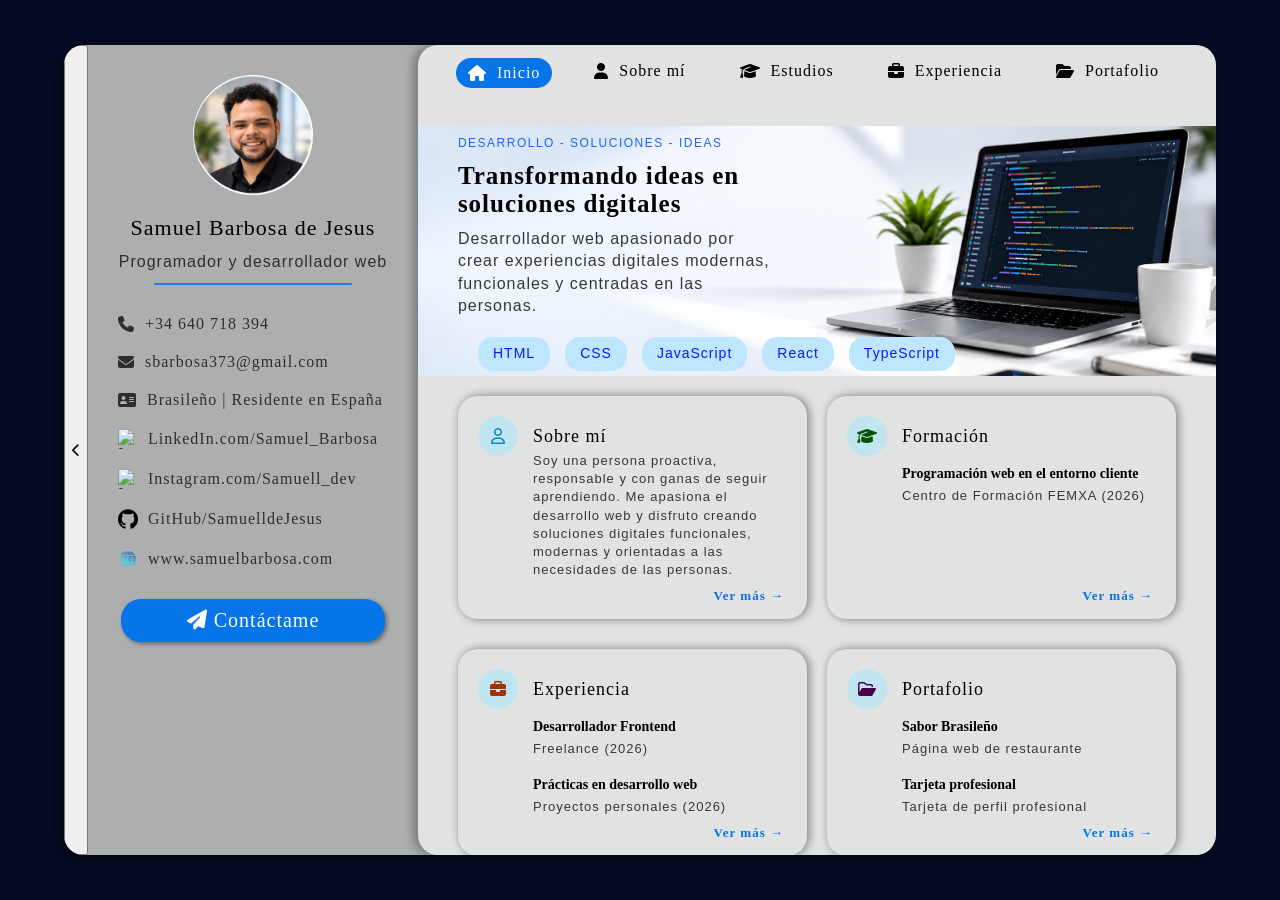
==== commit 91d4ed4e: "Update index.html" ====
--- a/index.html
+++ b/index.html
@@ -105,7 +105,15 @@
         <!-- ==================================================
              PERFIL LATERAL
         ================================================== -->
-
+        <!-- Botón para ocultar/mostrar el perfil -->
+        <button 
+            id="togglePerfil" 
+            class="toggle_perfil"
+            aria-label="Ocultar contacto"
+            title="Ocultar contacto"
+        >
+            <i class="fa-solid fa-chevron-left"></i>
+        </button>
         <aside class="perfil">
 
 
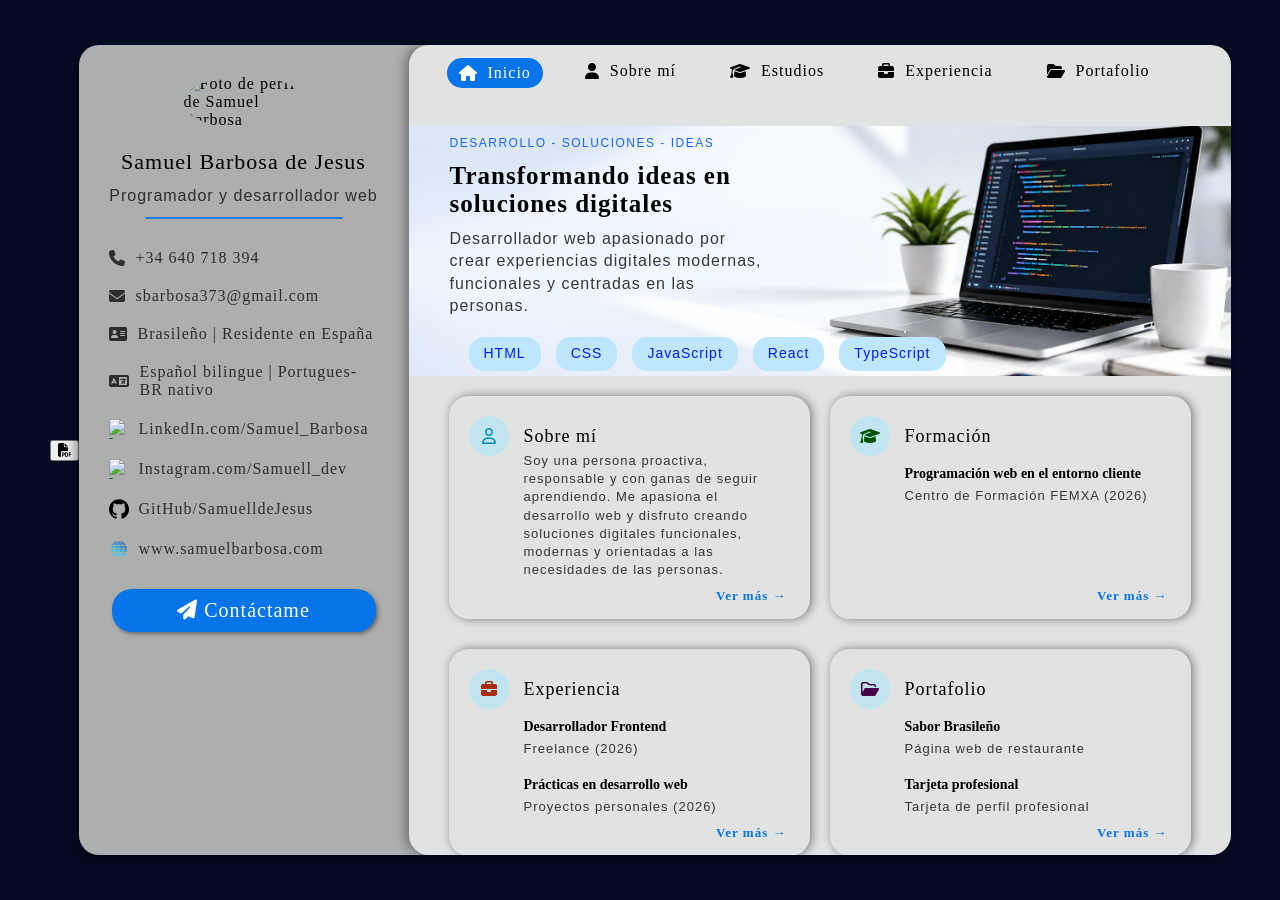
==== commit 05dd7698: "Update index.html" ====
--- a/index.html
+++ b/index.html
@@ -95,6 +95,19 @@
 
 </head>
 <body>
+
+
+    <!-- BOTÓN FLOTANTE PARA DESCARGAR CV -->
+    <button
+        id="btnDescargarCV"
+        class="btn-cv-pdf"
+        type="button"
+        title="Descargar currículum en PDF"
+        aria-label="Descargar currículum en PDF"
+    >
+        <i class="fa-solid fa-file-pdf"></i>
+    </button>
+
     <!-- ==================================================
          CONTENEDOR PRINCIPAL
     ================================================== -->
@@ -114,6 +127,7 @@
         >
             <i class="fa-solid fa-chevron-left"></i>
         </button>
+
         <aside class="perfil">
 
 
@@ -122,7 +136,7 @@
             <div class="perfil_foto">
 
                 <img
-                    src="img/sam4.png"
+                    src="img/perfil.png"
                     alt="Foto de perfil de Samuel Barbosa"
                 >
 
@@ -168,6 +182,15 @@
                     <i class="fa-solid fa-address-card"></i>
 
                     Brasileño | Residente en España
+
+                </a>
+
+                <!-- Idiomas -->
+                <a href="#">
+
+                    <i class="fa-solid fa-language"></i>
+
+                    Español bilingue | Portugues-BR nativo
 
                 </a>
 
@@ -674,7 +697,7 @@
                             <div class="sobre_mi_imagen">
 
                                 <img
-                                    src="img/sam4.png"
+                                    src="img/perfil.png"
                                     alt="Samuel Barbosa, desarrollador web"
                                 >
 
@@ -1248,7 +1271,7 @@
 
 
                             <!-- ==================================================
-                                 PROYECTO 1 — MAGIKARP
+                                 PROYECTO 1 — MAGI'KARP
                             ================================================== -->
 
                             <a
@@ -1280,14 +1303,8 @@
                                         </h3>
 
                                         <p>
-                                            Página web para una marca brasileña especializada en acuarios,
-                                            aquaterrarios y terrarios decorativos, con diseños innovadores
-                                            y creaciones personalizadas que combinan naturaleza y creatividad.
-                                            El sitio cuenta con un diseño moderno, atractivo y totalmente adaptable a dispositivos móviles,
-                                            tablets y ordenadores.
+                                            Página web para una marca brasileña especializada en acuarios, aquaterrarios y terrarios decorativos, con diseños innovadores y creaciones personalizadas que combinan naturaleza y creatividad. El sitio cuenta con un diseño moderno, atractivo y totalmente adaptable a dispositivos móviles, tablets y ordenadores.
                                         </p>
-
-
 
 
                                         <!-- Tecnologías -->
@@ -1444,8 +1461,8 @@
          JAVASCRIPT
     ================================================== -->
 
-    <script src="script.js"></script>
-
+<script src="script.js"></script>
+<script src="generar-pdf.js"></script>
 </body>
 
 </html>
--- a/style.css
+++ b/style.css
@@ -1216,3 +1216,10 @@
 .info_cajas-caja:hover {
     transform: translateY( -4px);
 }
+
+.toggle_perfil {
+    padding: 0;
+    outline: none;
+    text-decoration: none;
+    white-space: nowrap;
+}
--- a/responsive.css
+++ b/responsive.css
@@ -986,4 +986,73 @@
         padding: 14px;
     }
 
-}+}
+
+
+
+/* ========================================
+   BOTÓN OCULTAR CONTACTO - TABLETS
+======================================== */
+
+.toggle_perfil {
+    display: none;
+}
+
+@media screen and (min-width: 769px) and (max-width: 1024px) {
+
+    .caja_principal {
+        position: relative;
+    }
+
+    .toggle_perfil {
+        display: flex;
+        align-items: center;
+        justify-content: center;
+
+        position: absolute;
+        left: 260px;
+        top: 50%;
+        transform: translate(-50%, -50%);
+
+        width: 34px;
+        height: 34px;
+
+        border: 2px solid var(--blanco);
+        border-radius: 50%;
+
+        background-color: var(--azul-cajatexto);
+        color: var(--azul-principal);
+
+        font-size: 13px;
+
+        box-shadow: 2px 2px 8px var(--sombra-boton);
+
+        cursor: pointer;
+        z-index: 100;
+
+        transition: all 0s ease;
+    }
+
+    .toggle_perfil:hover {
+        background-color: var(--azul-principal);
+        color: var(--blanco);
+
+        transform: translate(-50%, -50%) scale(1.12);
+    }
+
+    /* Ocultar perfil */
+    .caja_principal.perfil_oculto .perfil {
+        display: none;
+    }
+
+    /* Ampliar contenido */
+    .caja_principal.perfil_oculto .informacion {
+        width: 100%;
+        max-width: 100%;
+    }
+
+    /* Posición del botón con perfil oculto */
+    .caja_principal.perfil_oculto .toggle_perfil {
+        left: 10px;
+    }
+}
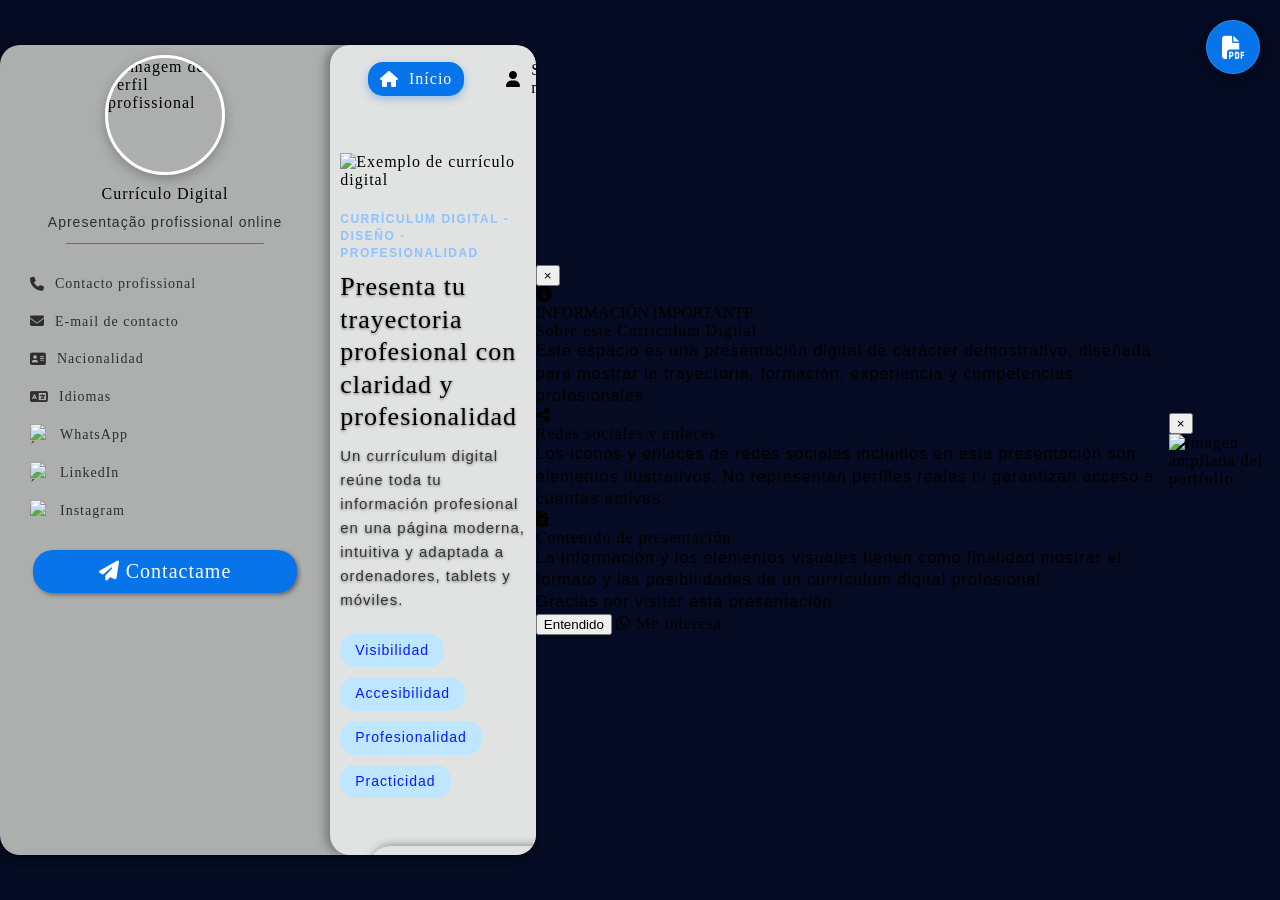
==== commit 749a209b: "Update index.html" ====
--- a/index.html
+++ b/index.html
@@ -14,10 +14,10 @@
     >
     <meta
         name="description"
-        content="Portfolio profesional de Samuel Barbosa, desarrollador web especializado en HTML, CSS, JavaScript, React y TypeScript.">
+        content="Currículo Digital: uma apresentação profissional moderna, organizada e acessível para destacar competências, formação e experiência.">
     <meta
         name="author"
-        content="Samuel Barbosa de Jesus">
+        content="Currículo Digital">
     <meta
         name="robots"
         content="index, follow">
@@ -26,7 +26,7 @@
          TÍTULO
     ================================================== -->
     <title>
-        Samuel Barbosa | Desarrollador Web
+        Currículo Digital | Apresentação Profissional
     </title>
     <!-- ==================================================
          FAVICON
@@ -47,19 +47,19 @@
         content="website">
     <meta
         property="og:title"
-        content="Samuel Barbosa | Desarrollador Web">
+        content="Currículo Digital | Apresentação Profissional">
     <meta
         property="og:description"
-        content="Portfolio profesional de Samuel Barbosa, desarrollador web.">
+        content="Portfolio profesional de Currículo Digital | Apresentação Profissional.">
     <meta
         property="og:image"
-        content="https://www.samuelbarbosa.com/img/preview.png">
+        content="#">
     <meta
         property="og:url"
-        content="https://www.samuelbarbosa.com/">
+        content="#">
     <meta
         property="og:site_name"
-        content="Samuel Barbosa">
+        content="Currículo Digital">
     <meta
         property="og:locale"
         content="es_ES">
@@ -73,10 +73,10 @@
         content="summary_large_image">
     <meta
         name="twitter:title"
-        content="Samuel Barbosa | Desarrollador Web">
+        content="Currículo Digital | Apresentação Profissional">
     <meta
         name="twitter:description"
-        content="Portfolio profesional de Samuel Barbosa, desarrollador web.">
+        content="Portfolio proficional de Currículo Digital | Apresentação Profissional.">
     <meta
         name="twitter:image"
         content="https://www.samuelbarbosa.com/img/preview.png">
@@ -122,8 +122,8 @@
         <button 
             id="togglePerfil" 
             class="toggle_perfil"
-            aria-label="Ocultar contacto"
-            title="Ocultar contacto"
+            aria-label="Ocultar painel de apresentação"
+            title="Ocultar painel de apresentação"
         >
             <i class="fa-solid fa-chevron-left"></i>
         </button>
@@ -137,41 +137,53 @@
 
                 <img
                     src="img/perfil.png"
-                    alt="Foto de perfil de Samuel Barbosa"
+                    alt="Imagem de perfil profissional"
                 >
 
-                <h2>Samuel Barbosa de Jesus</h2>
-
-                <p>Programador y desarrollador web</p>
+                <h1>Currículo Digital</h1>
+
+                <p>Apresentação profissional online</p>
 
                 <div class="linea"></div>
 
+                <div class="movil_acciones">
+                    <button type="button" id="btnContactos" class="movil_btn"
+                        aria-expanded="false" aria-controls="panelContactos">
+                        <i class="fa-solid fa-address-book"></i> Contacto
+                    </button>
+                    <button type="button" id="btnMenu" class="movil_btn"
+                        aria-expanded="false" aria-controls="menuLista">
+                        <i class="fa-solid fa-bars"></i> Menu
+                    </button>
+                </div>
+
             </div>
 
 
+
             <!-- ---------- INFORMACIÓN DE CONTACTO ---------- -->
 
             <div class="perfil_iconos">
 
                 <!-- Teléfono -->
-                <a href="tel:+34640718394">
+                <a href="tel:" class="abrir-modal">
 
                     <i class="fa-solid fa-phone"></i>
 
-                    +34 640 718 394
+                    Contacto profissional
 
                 </a>
 
 
                 <!-- Correo electrónico -->
                 <a
-                    href="mailto:sbarbosa373@gmail.com"
-                    target="_blank"
+                    href="mailto:"
+                    class="abrir-modal"
                 >
 
                     <i class="fa-solid fa-envelope"></i>
 
-                    sbarbosa373@gmail.com
+                    E-mail de contacto
 
                 </a>
 
@@ -181,7 +193,7 @@
 
                     <i class="fa-solid fa-address-card"></i>
 
-                    Brasileño | Residente en España
+                    Nacionalidad
 
                 </a>
 
@@ -190,33 +202,46 @@
 
                     <i class="fa-solid fa-language"></i>
 
-                    Español bilingue | Portugues-BR nativo
+                    Idiomas
 
                 </a>
-
 
                 <!-- LinkedIn -->
                 <a
-                    href="https://www.linkedin.com/in/samuel-barbosa-5b4802251/"
-                    target="_blank"
-                    rel="noopener noreferrer"
+                    href="#"
+                    class="abrir-modal"
+                >
+
+                    <img
+                        src="img/whatsapp.png"
+                        alt="Ícone de contacto"
+                    >
+
+                    WhatsApp
+
+                </a>
+
+
+                <!-- LinkedIn -->
+                <a
+                    href="#"
+                    class="abrir-modal"
                 >
 
                     <img
                         src="img/linkedin2.png"
-                        alt="Icono de LinkedIn"
+                        alt="Ícone de contacto"
                     >
 
-                    LinkedIn.com/Samuel_Barbosa
+                    LinkedIn
 
                 </a>
 
 
                 <!-- Instagram -->
                 <a
-                    href="https://www.instagram.com/samuell_dev/"
-                    target="_blank"
-                    rel="noopener noreferrer"
+                    href="#"
+                    class="abrir-modal"
                 >
 
                     <img
@@ -224,60 +249,26 @@
                         alt="Icono de Instagram"
                     >
 
-                    Instagram.com/Samuell_dev
+                    Instagram
 
                 </a>
 
 
-                <!-- GitHub -->
-                <a
-                    href="https://github.com/samuelldeJesus"
-                    target="_blank"
-                    rel="noopener noreferrer"
-                >
-
-                    <img
-                        src="img/logotipo-de-github.png"
-                        alt="Icono de GitHub"
-                    >
-
-                    GitHub/SamuelldeJesus
-
-                </a>
-
-
-                <!-- Página web -->
+            </div>
+
+
+            <!-- ---------- BOTÓN DE CONTACTO ---------- -->
+
+            <div class="perfil_button">
+
                 <a
                     href="#"
-                    target="_blank"
-                    rel="noopener noreferrer"
+                    class="abrir-modal"
                 >
 
-                    <img
-                        src="img/navegador.png"
-                        alt="Icono de página web"
-                    >
-
-                    www.samuelbarbosa.com
-
-                </a>
-
-            </div>
-
-
-            <!-- ---------- BOTÓN DE CONTACTO ---------- -->
-
-            <div class="perfil_button">
-
-                <a
-                    href="https://t.me/Barbosa_sam"
-                    target="_blank"
-                    rel="noopener noreferrer"
-                >
-
                     <i class="fa-solid fa-paper-plane"></i>
 
-                    Contáctame
+                    Contactame
 
                 </a>
 
@@ -300,7 +291,12 @@
 
             <nav class="info_header">
 
-                <ul>
+                <button type="button" id="btnMenuTablet" class="menu_tablet_btn"
+                    aria-expanded="false" aria-controls="menuLista">
+                    <i class="fa-solid fa-bars"></i> Menu
+                </button>
+
+                <ul id="menuLista">
 
                     <!-- Inicio -->
                     <li>
@@ -313,7 +309,7 @@
 
                             <i class="fa-solid fa-house"></i>
 
-                            Inicio
+                            Início
 
                         </a>
 
@@ -347,7 +343,7 @@
 
                             <i class="fa-solid fa-graduation-cap"></i>
 
-                            Estudios
+                            Formación
 
                         </a>
 
@@ -381,7 +377,7 @@
 
                             <i class="fa-solid fa-folder-open"></i>
 
-                            Portafolio
+                            Portfolio
 
                         </a>
 
@@ -415,54 +411,54 @@
 
                     <div class="info_hero">
 
-                        <picture>
-
-                            <source
-                                media="(max-width: 768px)"
-                                srcset="img/fundomovil.png"
-                            >
-
-                            <img
-                                src="img/hero.png"
-                                alt="Ordenador sobre una mesa"
-                            >
-
-                        </picture>
-
+                        <div class="hero_fondo">
+
+                            <picture class="hero_picture">
+
+                                <source
+                                    media="(max-width: 768px)"
+                                    srcset="img/fundomovil.png"
+                                >
+
+                                <img
+                                    src="img/hero.png"
+                                    alt="Exemplo de currículo digital"
+                                >
+
+                            </picture>
+
+                            <div class="hero_overlay"></div>
+                        </div>
 
                         <!-- Texto principal del Hero -->
 
                         <div class="info_hero-texto">
 
                             <p class="destaque_p">
-                                DESARROLLO - SOLUCIONES - IDEAS
+                                CURRÍCULUM DIGITAL - DISEÑO - PROFESIONALIDAD
                             </p>
-
-                            <h1>
-                                Transformando ideas en soluciones digitales
-                            </h1>
-
+                        
+                            <h2>
+                                Presenta tu trayectoria profesional con claridad y profesionalidad
+                            </h2>
+                        
                             <p class="texto">
-                                Desarrollador web apasionado por crear
-                                experiencias digitales modernas,
-                                funcionales y centradas en las personas.
+                                Un currículum digital reúne toda tu información profesional en una página moderna, intuitiva y adaptada a ordenadores, tablets y móviles.
                             </p>
-
+                        
                         </div>
 
 
-                        <!-- Tecnologías principales -->
+                        <!--* Tecnologías principales *-->
 
                         <div class="info_hero-bloques">
 
-                            <p>HTML</p>
-                            <p>CSS</p>
-                            <p>JavaScript</p>
-                            <p>React</p>
-                            <p>TypeScript</p>
+                            <p>Visibilidad</p>
+                            <p>Accesibilidad</p>
+                            <p>Profesionalidad</p>
+                            <p>Practicidad</p>
 
                         </div>
-
                     </div>
 
 
@@ -488,16 +484,11 @@
                             <div class="caja-texto">
 
                                 <h3 class="link">
-                                    Sobre mí
+                                    Sobre mi
                                 </h3>
 
                                 <p>
-                                    Soy una persona proactiva, responsable
-                                    y con ganas de seguir aprendiendo.
-                                    Me apasiona el desarrollo web y disfruto
-                                    creando soluciones digitales funcionales,
-                                    modernas y orientadas a las necesidades
-                                    de las personas.
+                                    Presenta quién eres, tu área de especialización y los aspectos más destacados de tu trayectoria profesional en un espacio profesional, claro y fácil de consultar.
                                 </p>
 
                                 <div class="button_ver">
@@ -513,150 +504,117 @@
                         </div>
 
 
-                        <!-- ---------- FORMACIÓN ---------- -->
-
+                        <!--* ---------- FORMACIÓN ---------- *-->
                         <div class="info_cajas-caja">
-
+                        
                             <div class="caja-icon">
-
                                 <i class="fa-solid fa-graduation-cap formacion_icon"></i>
-
                             </div>
-
-
+                        
                             <div class="caja-texto">
-
+                            
                                 <h3 class="link">
                                     Formación
                                 </h3>
-
+                            
                                 <h4 class="titulo">
-                                    Programación web en el entorno cliente
+                                    Formación académica y complementaria
                                 </h4>
-
+                            
                                 <p>
-                                    Centro de Formación FEMXA (2026)
+                                    Presenta tus estudios, cursos y certificaciones de forma organizada y profesional.
                                 </p>
-
+                            
                                 <div class="button_ver">
-
                                     <a href="#estudio">
                                         Ver más →
                                     </a>
-
-                                </div>
-
+                                </div>
+                            
                             </div>
-
+                        
                         </div>
 
                     </div>
 
 
-
-                    <!-- ==================================================
-                         BLOQUE: EXPERIENCIA + PORTAFOLIO
-                    ================================================== -->
+                        <!--* ==================================================*
+                        * BLOQUE: EXPERIENCIA + PORTAFOLIO
+                        * ================================================== *-->
 
                     <div class="info_cajas">
-
-
-                        <!-- ---------- EXPERIENCIA ---------- -->
-
+                    
+                    
+                        <!--* ---------- EXPERIENCIA ---------- *-->
+                    
                         <div class="info_cajas-caja">
-
+                        
                             <div class="caja-icon">
-
                                 <i class="fa-solid fa-briefcase experiencia_icon"></i>
-
                             </div>
-
-
+                        
                             <div class="caja-texto">
-
-                                <h3 class="link">
-                                    Experiencia
-                                </h3>
-
+                            
+                                <h3 class="link">Experiencia</h3>
+                            
                                 <h4 class="titulo">
-                                    Desarrollador Frontend
+                                    Tu trayectoria profesional
                                 </h4>
-
-                                <p>
-                                    Freelance (2026)
-                                </p>
-
-                                <h4 class="titulo">
-                                    Prácticas en desarrollo web
-                                </h4>
-
-                                <p>
-                                    Proyectos personales (2026)
-                                </p>
-
+                            
+                                <span>
+                                    <ul>
+                                        <li>
+                                            <p>
+                                                Organiza tus experiencias laborales, funciones y logros para mostrar tu evolución profesional.
+                                            </p>
+                                        </li>
+                                    </ul>
+                                </span>
+                            
                                 <div class="button_ver">
-
                                     <a href="#experiencia">
                                         Ver más →
                                     </a>
-
-                                </div>
-
+                                </div>
+                            
                             </div>
-
+                        
                         </div>
-
-
-                        <!-- ---------- PORTAFOLIO ---------- -->
-
+                    
+                    
+                        <!--* ---------- PORTAFOLIO ---------- *-->
+                    
                         <div class="info_cajas-caja">
-
+                        
                             <div class="caja-icon">
-
-                                <i class="fa-regular fa-folder-open portafolio_icon"></i>
-
+                                <i class="fa-solid fa-folder-open portafolio_icon"></i>
                             </div>
-
-
+                        
                             <div class="caja-texto">
-
-                                <h3 class="link">
-                                    Portafolio
-                                </h3>
-
+                            
+                                <h3 class="link">Portafolio</h3>
+                            
                                 <h4 class="titulo">
-                                    Sabor Brasileño
+                                    Una presentación profesional completa
                                 </h4>
-
+                            
                                 <p>
-                                    Página web de restaurante
+                                    Reúne tus proyectos, habilidades y logros en un espacio digital personalizado, fácil de compartir con empresas y reclutadores.
                                 </p>
-
-                                <h4 class="titulo">
-                                    Tarjeta profesional
-                                </h4>
-
-                                <p>
-                                    Tarjeta de perfil profesional
-                                </p>
-
+                            
                                 <div class="button_ver">
-
                                     <a href="#portafolio">
                                         Ver más →
                                     </a>
-
-                                </div>
-
+                                </div>
+                            
                             </div>
-
+                        
                         </div>
-
+                    
                     </div>
-
+                    
                 </section>
-
-
 
                 <!-- ==================================================
                      PÁGINA: SOBRE MÍ
@@ -668,182 +626,168 @@
                 >
 
                     <div class="sobre_mi_contenido">
-
-
-                        <!-- ---------- TÍTULO ---------- -->
-
+                    
+                    
+                        <!--* ---------- TÍTULO ---------- *-->
+                    
                         <div class="sobre_mi_titulo">
-
+                        
                             <p class="destaque_p">
-                                CONOCE MI PERFIL
+                                DESCUBRE EL CURRÍCULUM DIGITAL
                             </p>
-
+                        
                             <h2>
-                                Sobre mí
+                                Sobre el producto
                             </h2>
-
+                        
                             <p>
-                                Una breve presentación sobre mi trayectoria,
-                                mi formación y mis objetivos profesionales.
+                                Una página web diseñada para presentar tu perfil profesional de forma moderna, práctica y accesible.
                             </p>
-
+                        
                         </div>
-
-
-                        <!-- ---------- PRESENTACIÓN ---------- -->
-
+                    
+                    
+                        <!--* ---------- PRESENTACIÓN ---------- *-->
+                    
                         <article class="sobre_mi_presentacion">
-
+                        
                             <div class="sobre_mi_imagen">
-
+                            
                                 <img
                                     src="img/perfil.png"
-                                    alt="Samuel Barbosa, desarrollador web"
+                                    alt="Imagen ilustrativa de presentación profesional"
                                 >
-
+                            
                             </div>
-
-
+                        
+                        
                             <div class="sobre_mi_texto">
-
+                            
                                 <h3>
-                                    Hola, soy Samuel
+                                    Tu perfil profesional, siempre en primer plano
                                 </h3>
-
+                            
                                 <p>
-                                    Soy brasileño y vivo en España desde
-                                    hace cuatro años. Llegué con el objetivo
-                                    de buscar nuevas oportunidades, construir
-                                    un futuro mejor para mi familia y
-                                    desarrollar nuevas metas profesionales.
+                                    El Currículum Digital es una alternativa moderna al currículum tradicional. A través de una página web personalizada, puedes reunir toda tu información profesional en un único espacio, con un diseño atractivo, organizado y fácil de consultar.
                                 </p>
-
+                            
                                 <p>
-                                    Durante estos años descubrí mi pasión
-                                    por la tecnología y comencé a formarme
-                                    en programación y desarrollo web.
-                                    Desde entonces, he dedicado tiempo a
-                                    aprender y poner en práctica mis
-                                    conocimientos mediante proyectos propios,
-                                    especialmente en el área del desarrollo
-                                    Frontend.
+                                    Presenta tu trayectoria, formación académica, experiencia laboral, habilidades y datos de contacto de una manera clara y profesional. Comparte tu perfil mediante un enlace y permite que empresas y reclutadores accedan a tu información desde cualquier dispositivo.
                                 </p>
-
+                            
                                 <p>
-                                    Actualmente trabajo con HTML, CSS y
-                                    JavaScript, y continúo ampliando mis
-                                    conocimientos en React y TypeScript.
+                                    Una solución práctica para destacar en el mercado laboral, transmitir una imagen profesional y mantener tu información siempre accesible y actualizada.
                                 </p>
-
+                            
                             </div>
-
+                        
                         </article>
-
-
-
-                        <!-- ---------- INFORMACIÓN ---------- -->
-
+                    
+                    
+                    
+                        <!--* ---------- INFORMACIÓN ---------- *-->
+                    
                         <div class="sobre_mi_cajas">
-
-
-                            <!-- Mi enfoque -->
-
+                        
+                        
+                            <!--* Mi enfoque *-->
+                        
                             <article class="sobre_mi_caja">
-
+                            
                                 <div class="sobre_mi_caja_icono">
-
+                                
                                     <img
                                         src="img/cuenta.png"
-                                        alt="Icono de perfil"
+                                        alt="Icono de perfil profesional"
                                     >
-
-                                </div>
-
+                                
+                                </div>
+                            
                                 <div class="sobre_mi_caja_texto">
-
+                                
                                     <h3>
-                                        Mi enfoque
+                                        Todo tu perfil en un solo lugar
                                     </h3>
-
+                                
                                     <p>
-                                        Me gusta crear interfaces modernas,
-                                        claras y funcionales, prestando
-                                        atención tanto al diseño como a la
-                                        experiencia del usuario.
-                                    </p>
-
-                                </div>
-
+                                        Reúne tus datos personales, formación, experiencia, competencias y enlaces profesionales en una página web organizada y personalizada.
+                                    </p>
+                                
+                                </div>
+                            
                             </article>
-
-
-                            <!-- Mi objetivo -->
-
+                        
+                        
+                            <!--* Mi objetivo *-->
+                        
                             <article class="sobre_mi_caja">
-
+                            
                                 <div class="sobre_mi_caja_icono">
-
+                                
                                     <img
                                         src="img/maletin.png"
-                                        alt="Icono de objetivo profesional"
+                                        alt="Icono de oportunidad profesional"
                                     >
-
-                                </div>
-
+                                
+                                </div>
+                            
                                 <div class="sobre_mi_caja_texto">
-
+                                
                                     <h3>
-                                        Mi objetivo
+                                        Una presencia profesional online
                                     </h3>
-
+                                
                                     <p>
-                                        Seguir creciendo como desarrollador
-                                        web, adquirir experiencia profesional
-                                        y participar en proyectos donde pueda
-                                        aportar mis conocimientos.
-                                    </p>
-
-                                </div>
-
+                                        Comparte tu currículum mediante un único enlace, facilita el acceso a tu información y destaca tu perfil ante empresas, reclutadores y nuevas oportunidades laborales.
+                                    </p>
+                                
+                                </div>
+                            
                             </article>
-
+                        
                         </div>
-
-
-
-                        <!-- ---------- HABILIDADES ---------- -->
-
+                    
+                    
+                    
+                        <!--* ---------- HABILIDADES ---------- *-->
+                    
                         <article class="sobre_mi_habilidades">
-
+                        
                             <div class="sobre_mi_habilidades_titulo">
-
+                            
                                 <p class="destaque_p">
-                                    TECNOLOGÍAS
+                                    RECURSOS DEL PRODUCTO
                                 </p>
-
+                            
                                 <h3>
-                                    Mis conocimientos
+                                    Principales funcionalidades
                                 </h3>
-
+                            
                             </div>
-
-
+                        
+                        
                             <div class="sobre_mi_tecnologias">
-
-                                <span>HTML</span>
-                                <span>CSS</span>
-                                <span>JavaScript</span>
-                                <span>React</span>
-                                <span>TypeScript</span>
-                                <span>Git</span>
-                                <span>GitHub</span>
-
+                            
+                                <span>Perfil personalizado</span>
+                                <span>Diseño adaptable</span>
+                                <span>Navegación intuitiva</span>
+                                <span>Presentación personal</span>
+                                <span>Formación académica</span>
+                                <span>Experiencia profesional</span>
+                                <span>Competencias y habilidades</span>
+                                <span>Enlaces de contacto</span>
+                                <span>Redes profesionales</span>
+                                <span>Versión PDF</span>
+                                <span>Acceso mediante enlace</span>
+                                <span>Estructura personalizada</span>
+                            
+                            
                             </div>
-
+                        
                         </article>
-
+                    
                     </div>
-
+                
                 </section>
 
 
@@ -858,199 +802,174 @@
                 >
 
                     <div class="formacion_contenido">
-
-
-                        <!-- ---------- TÍTULO ---------- -->
-
+                    
+                    
+                        <!--* ---------- TÍTULO ---------- *-->
+                    
                         <div class="formacion_titulo">
-
+                        
                             <p class="destaque_p">
-                                MI FORMACIÓN
+                                TU FORMACIÓN, MEJOR PRESENTADA
                             </p>
-
+                        
                             <h2>
-                                Estudios
+                                Formación académica
                             </h2>
-
+                        
                             <p>
-                                Formación académica y conocimientos
-                                adquiridos durante mi desarrollo profesional.
+                                Una sección para presentar tus estudios, títulos, cursos y certificaciones de forma organizada, destacando tus conocimientos y tu desarrollo profesional.
                             </p>
-
+                        
                         </div>
-
-
-                        <!-- ---------- LISTA DE FORMACIÓN ---------- -->
-
+                    
+                    
+                        <!--* ---------- LISTA DE FORMACIÓN ---------- *-->
+                    
+                    
                         <div class="formacion_lista">
-
-
-                            <!-- Formación 1 -->
-
+                        
+                        
+                            <!--* Formación 1 *-->
+                        
                             <article class="formacion_item">
-
+                            
                                 <div class="formacion_icono">
-
-                                    <img
-                                        src="img/sombrero-de-graduacion.png"
-                                        alt="Icono de formación"
-                                    >
-
-                                </div>
-
-
+                                    <img src="img/sombrero-de-graduacion.png" alt="Icono de formación académica">
+                                </div>
+                            
                                 <div class="formacion_info">
-
+                                
                                     <div class="formacion_fecha">
-
-                                        <span>
-                                            2026
-                                        </span>
-
+                                        <span>01</span>
                                     </div>
-
-                                    <h3>
-                                        Programación web en el entorno cliente
-                                    </h3>
-
+                                
+                                    <h3>Estudios académicos</h3>
+                                
                                     <p class="formacion_centro">
-                                        Centro de Formación FEMXA · España
-                                    </p>
-
+                                        Tu recorrido educativo
+                                    </p>
+                                
                                     <p>
-                                        Formación enfocada en el desarrollo
-                                        de aplicaciones web en el entorno
-                                        cliente, adquiriendo conocimientos
-                                        en tecnologías Frontend y desarrollo
-                                        de interfaces web.
-                                    </p>
-
+                                        Presenta tus estudios de forma cronológica, indicando los centros educativos, las titulaciones obtenidas y los periodos de formación.
+                                    </p>
+                                
                                     <div class="formacion_tecnologias">
-
-                                        <span>HTML</span>
-                                        <span>CSS</span>
-                                        <span>JavaScript</span>
-                                        <span>Desarrollo Web</span>
-
+                                        <span>Estudios realizados</span>
+                                        <span>Titulaciones</span>
+                                        <span>Centros educativos</span>
                                     </div>
-
-                                </div>
-
+                                
+                                </div>
                             </article>
-
-
-
-                            <!-- Formación 2 -->
-
+                        
+                        
+                            <!--* Formación 2 *-->
+                        
                             <article class="formacion_item">
-
+                            
                                 <div class="formacion_icono">
-
-                                    <img
-                                        src="img/sombrero-de-graduacion.png"
-                                        alt="Icono de formación"
-                                    >
-
-                                </div>
-
-
+                                    <img src="img/sombrero-de-graduacion.png" alt="Icono de cursos y certificaciones">
+                                </div>
+                            
                                 <div class="formacion_info">
-
+                                
                                     <div class="formacion_fecha">
-
-                                        <span>
-                                            2026
-                                        </span>
-
+                                        <span>02</span>
                                     </div>
-
-                                    <h3>
-                                        Desarrollo Web Frontend
-                                    </h3>
-
+                                
+                                    <h3>Cursos y certificaciones</h3>
+                                
                                     <p class="formacion_centro">
-                                        Formación práctica · Desarrollo personal
-                                    </p>
-
+                                        Formación complementaria
+                                    </p>
+                                
                                     <p>
-                                        Formación complementaria mediante
-                                        proyectos propios, centrada en la
-                                        creación de páginas web responsive,
-                                        interfaces modernas y buenas prácticas
-                                        de desarrollo.
-                                    </p>
-
+                                        Añade cursos, talleres, especializaciones y certificaciones que complementen tu formación y demuestren tu interés por seguir aprendiendo.
+                                    </p>
+                                
                                     <div class="formacion_tecnologias">
-
-                                        <span>HTML</span>
-                                        <span>CSS</span>
-                                        <span>JavaScript</span>
-                                        <span>Git</span>
-                                        <span>GitHub</span>
-
+                                        <span>Cursos profesionales</span>
+                                        <span>Certificaciones</span>
+                                        <span>Especializaciones</span>
                                     </div>
-
-                                </div>
-
+                                
+                                </div>
                             </article>
-
-
-
-                            <!-- Formación 3 -->
-
+                        
+                        
+                            <!--* Formación 3 *-->
+                        
                             <article class="formacion_item">
-
+                            
                                 <div class="formacion_icono">
-
-                                    <img
-                                        src="img/sombrero-de-graduacion.png"
-                                        alt="Icono de formación"
-                                    >
-
-                                </div>
-
-
+                                    <img src="img/sombrero-de-graduacion.png" alt="Icono de conocimientos y habilidades">
+                                </div>
+                            
                                 <div class="formacion_info">
-
+                                
                                     <div class="formacion_fecha">
-
-                                        <span>
-                                            En curso
-                                        </span>
-
+                                        <span>03</span>
                                     </div>
-
-                                    <h3>
-                                        React y TypeScript
-                                    </h3>
-
+                                
+                                    <h3>Conocimientos y especialidades</h3>
+                                
                                     <p class="formacion_centro">
-                                        Formación autodidacta
-                                    </p>
-
+                                        Destaca lo que has aprendido
+                                    </p>
+                                
                                     <p>
-                                        Aprendizaje continuo orientado al
-                                        desarrollo de aplicaciones web
-                                        modernas utilizando componentes,
-                                        interfaces dinámicas y tipado estático.
-                                    </p>
-
+                                        Relaciona tu formación con los conocimientos y competencias que has adquirido. Así, quienes consulten tu perfil podrán identificar mejor tus áreas de especialización.
+                                    </p>
+                                
                                     <div class="formacion_tecnologias">
-
-                                        <span>React</span>
-                                        <span>TypeScript</span>
-                                        <span>JavaScript</span>
-
+                                        <span>Conocimientos técnicos</span>
+                                        <span>Competencias</span>
+                                        <span>Áreas de especialización</span>
                                     </div>
-
-                                </div>
-
+                                
+                                </div>
                             </article>
-
+                        
+                        
+                            <!--* Formación 4 *-->
+                        
+                            <article class="formacion_item">
+                            
+                                <div class="formacion_icono">
+                                    <img src="img/sombrero-de-graduacion.png" alt="Icono de desarrollo profesional">
+                                </div>
+                            
+                                <div class="formacion_info">
+                                
+                                    <div class="formacion_fecha">
+                                        <span>04</span>
+                                    </div>
+                                
+                                    <h3>Desarrollo profesional continuo</h3>
+                                
+                                    <p class="formacion_centro">
+                                        Tu evolución a lo largo del tiempo
+                                    </p>
+                                
+                                    <p>
+                                        Mantén tu formación actualizada incorporando nuevos estudios, cursos y certificaciones. Una forma de mostrar tu evolución y compromiso con el crecimiento profesional.
+                                    </p>
+                                
+                                    <div class="formacion_tecnologias">
+                                        <span>Formación continua</span>
+                                        <span>Actualización profesional</span>
+                                        <span>Aprendizaje constante</span>
+                                    </div>
+                                
+                                </div>
+                            </article>
+                        
+                        
                         </div>
-
+                    
+                    
                     </div>
-
+                
                 </section>
 
 
@@ -1059,176 +978,245 @@
                      PÁGINA: EXPERIENCIA
                 ================================================== -->
 
+                
                 <section
                     id="experiencia"
                     class="pagina"
                 >
 
                     <div class="experiencia_contenido">
-
-
-                        <!-- ---------- TÍTULO ---------- -->
-
+                    
+                    
+                        <!--* ---------- TÍTULO ---------- *-->
+                    
                         <div class="experiencia_titulo">
-
+                        
                             <p class="destaque_p">
-                                MI TRAYECTORIA
+                                DESCUBRE CÓMO PRESENTAR TU TRAYECTORIA
                             </p>
-
+                        
                             <h2>
-                                Experiencia
+                                Experiencia profesional
                             </h2>
-
+                        
                             <p>
-                                Experiencia práctica y proyectos desarrollados
-                                durante mi formación.
+                                Una sección diseñada para mostrar tu trayectoria laboral, destacar tus responsabilidades y transmitir confianza a empresas y reclutadores.
                             </p>
-
+                        
                         </div>
-
-
-                        <!-- ---------- LISTA DE EXPERIENCIA ---------- -->
-
+                    
+                    
+                        <!--* ---------- LISTA DE EXPERIENCIA ---------- *-->
+                    
                         <div class="experiencia_lista">
-
-
-                            <!-- Experiencia 1 -->
-
+                        
+                        
+                            <!--* Experiencia 1 *-->
+                        
                             <article class="experiencia_item">
-
+                            
                                 <div class="experiencia_fecha">
-
+                                
                                     <span>
-                                        2026
+                                        Etapa 01
                                     </span>
-
-                                </div>
-
-
+                                
+                                </div>
+                            
+                            
                                 <div class="experiencia_info">
-
+                                
                                     <h3>
-                                        Desarrollador Web Junior
+                                        Presenta tu trayectoria profesional
                                     </h3>
-
+                                
                                     <p class="experiencia_empresa">
-                                        Freelance · Madrid, España
-                                    </p>
-
+                                        Experiencia laboral organizada
+                                    </p>
+                                
                                     <p>
-                                        Desarrollo de páginas web responsive
-                                        para pequeños negocios y proyectos
-                                        personales, utilizando tecnologías
-                                        modernas de desarrollo Frontend.
-                                    </p>
-
+                                        Incluye tus experiencias laborales de forma clara y estructurada, indicando las empresas, los puestos desempeñados y los periodos de actividad.
+                                    </p>
+                                
                                     <ul>
-
+                                    
                                         <li>
-                                            Desarrollo de interfaces con HTML y CSS.
+                                            Nombre de las empresas y organizaciones.
                                         </li>
-
+                                    
                                         <li>
-                                            Implementación de funcionalidades
-                                            con JavaScript.
+                                            Puestos y cargos desempeñados.
                                         </li>
-
+                                    
                                         <li>
-                                            Diseño responsive para diferentes
-                                            dispositivos.
+                                            Fechas de inicio y finalización.
                                         </li>
-
+                                    
                                         <li>
-                                            Control de versiones con Git y GitHub.
+                                            Descripción de las funciones realizadas.
                                         </li>
-
+                                    
+                                        <li>
+                                            Trayectoria profesional organizada cronológicamente.
+                                        </li>
+                                    
                                     </ul>
-
-
+                                
+                                
                                     <div class="experiencia_tecnologias">
-
-                                        <span>HTML</span>
-                                        <span>CSS</span>
-                                        <span>JavaScript</span>
-                                        <span>Git</span>
-
+                                    
+                                        <span>Experiencia laboral</span>
+                                        <span>Cargos desempeñados</span>
+                                        <span>Trayectoria</span>
+                                        <span>Organización</span>
+                                    
                                     </div>
-
-                                </div>
-
+                                
+                                </div>
+                            
                             </article>
-
-
-
-                            <!-- Experiencia 2 -->
-
+                        
+                        
+                        
+                            <!--* Experiencia 2 *-->
+                        
                             <article class="experiencia_item">
-
+                            
                                 <div class="experiencia_fecha">
-
+                                
                                     <span>
-                                        2026
+                                        Etapa 02
                                     </span>
-
-                                </div>
-
-
+                                
+                                </div>
+                            
+                            
                                 <div class="experiencia_info">
-
+                                
                                     <h3>
-                                        Prácticas de Desarrollo Web
+                                        Destaca tus habilidades y logros
                                     </h3>
-
+                                
                                     <p class="experiencia_empresa">
-                                        Proyectos personales · Madrid, España
-                                    </p>
-
+                                        Una presentación que muestra tu valor profesional
+                                    </p>
+                                
                                     <p>
-                                        Participación en proyectos de
-                                        desarrollo web como parte de mi
-                                        formación profesional, colaborando
-                                        en la creación y mantenimiento de
-                                        diferentes páginas web.
-                                    </p>
-
+                                        No se trata solamente de indicar dónde has trabajado, sino también de explicar qué sabes hacer, qué responsabilidades has asumido y qué aportas como profesional.
+                                    </p>
+                                
                                     <ul>
-
+                                    
                                         <li>
-                                            Maquetación de páginas web.
+                                            Descripción de las principales responsabilidades.
                                         </li>
-
+                                    
                                         <li>
-                                            Corrección de errores y mejoras visuales.
+                                            Habilidades técnicas y profesionales.
                                         </li>
-
+                                    
                                         <li>
-                                            Implementación de componentes con JavaScript.
+                                            Proyectos y logros destacados.
                                         </li>
-
+                                    
                                         <li>
-                                            Trabajo con Git y GitHub.
+                                            Funciones y competencias desarrolladas.
                                         </li>
-
+                                    
+                                        <li>
+                                            Información adaptada a tu perfil profesional.
+                                        </li>
+                                    
                                     </ul>
-
-
+                                
+                                
                                     <div class="experiencia_tecnologias">
-
-                                        <span>HTML</span>
-                                        <span>CSS</span>
-                                        <span>JavaScript</span>
-                                        <span>GitHub</span>
-
+                                    
+                                        <span>Habilidades</span>
+                                        <span>Competencias</span>
+                                        <span>Logros profesionales</span>
+                                        <span>Proyectos</span>
+                                        <span>Especialización</span>
+                                    
                                     </div>
-
-                                </div>
-
+                                
+                                </div>
+                            
                             </article>
-
+                        
+                        
+                        
+                            <!--* Experiencia 3 *-->
+                        
+                            <article class="experiencia_item">
+                            
+                                <div class="experiencia_fecha">
+                                
+                                    <span>
+                                        Etapa 03
+                                    </span>
+                                
+                                </div>
+                            
+                            
+                                <div class="experiencia_info">
+                                
+                                    <h3>
+                                        Comparte tu perfil profesional
+                                    </h3>
+                                
+                                    <p class="experiencia_empresa">
+                                        Más visibilidad para nuevas oportunidades
+                                    </p>
+                                
+                                    <p>
+                                        Una vez completada tu información, podrás compartir tu currículum mediante un enlace personalizado. Las empresas y los reclutadores podrán consultar tu experiencia desde cualquier dispositivo.
+                                    </p>
+                                
+                                    <ul>
+                                    
+                                        <li>
+                                            Comparte tu trayectoria mediante un único enlace.
+                                        </li>
+                                    
+                                        <li>
+                                            Facilita el acceso a tu información profesional.
+                                        </li>
+                                    
+                                        <li>
+                                            Incorpora enlaces a tus redes profesionales.
+                                        </li>
+                                    
+                                        <li>
+                                            Ofrece una presentación moderna y accesible.
+                                        </li>
+                                    
+                                        <li>
+                                            Complementa tu perfil con una versión en PDF.
+                                        </li>
+                                    
+                                    </ul>
+                                
+                                
+                                    <div class="experiencia_tecnologias">
+                                    
+                                        <span>Enlace personalizado</span>
+                                        <span>Acceso online</span>
+                                        <span>Redes profesionales</span>
+                                        <span>Versión PDF</span>
+                                        <span>Visibilidad profesional</span>
+                                    
+                                    </div>
+                                
+                                </div>
+                            
+                            </article>
+                        
+                        
                         </div>
-
+                    
                     </div>
-
+                
                 </section>
 
 
@@ -1237,214 +1225,155 @@
                      PÁGINA: PORTAFOLIO
                 ================================================== -->
 
+                                
                 <section
                     id="portafolio"
                     class="pagina"
                 >
 
                     <div class="portafolio_contenido">
-
-
-                        <!-- ---------- TÍTULO ---------- -->
-
+                    
+                        <!--* ---------- TÍTULO ---------- *-->
+                    
                         <div class="portafolio_titulo">
-
+                        
                             <p class="destaque_p">
-                                MIS PROYECTOS
+                                DESCUBRE LAS VENTAJAS DEL CURRÍCULUM DIGITAL
                             </p>
-
+                        
                             <h2>
-                                Portafolio
+                                Una presentación profesional completa
                             </h2>
-
+                        
                             <p>
-                                Algunos de los proyectos que he desarrollado
-                                durante mi formación.
+                                Descubre las principales funcionalidades que transforman un currículum tradicional en una presentación digital moderna, atractiva y accesible.
                             </p>
-
+                        
                         </div>
-
-
-                        <!-- ---------- GRID DE PROYECTOS ---------- -->
-
+                    
+                    
+                        <!--* ---------- GRID DE COMPETENCIAS ---------- *-->
+                    
                         <div class="portafolio_grid">
-
-
-                            <!-- ==================================================
-                                 PROYECTO 1 — MAGI'KARP
-                            ================================================== -->
-
-                            <a
-                                href="https://samuelldejesus.github.io/MagiKarp.sb/"
-                                class="proyecto_link"
-                                target="_blank"
-                                rel="noopener noreferrer"
-                            >
-                                <article class="proyecto">
-
-                                    <!-- Imagen del proyecto -->
-
-                                    <div class="proyecto_imagen">
-
-                                        <img
-                                            src="img/proyectos/compartilhar.png"
-                                            alt="Página web del restaurante Sabor Brasileño"
-                                        >
-
+                        
+                        
+                            <!--* ÁREA 1 — ORGANIZACIÓN *-->
+                        
+                            <article class="proyecto">
+                            
+                                <div class="proyecto_imagen">
+                                
+                                    <img
+                                        src="img/proyectos/Area1.png"
+                                        alt="Organización de la información del currículum digital"
+                                    >
+                                
+                                </div>
+                            
+                                <div class="proyecto_info">
+                                
+                                    <h3>
+                                        Toda tu información organizada
+                                    </h3>
+                                
+                                    <p>
+                                        Reúne tus datos personales, formación académica, experiencia profesional y competencias en una única página. Una estructura clara que facilita la consulta de tu trayectoria y permite destacar la información más importante de tu perfil.
+                                    </p>
+                                
+                                    <div class="proyecto_tecnologias">
+                                    
+                                        <span>Perfil personalizado</span>
+                                        <span>Diseño organizado</span>
+                                        <span>Información profesional</span>
+                                    
                                     </div>
-
-
-                                    <!-- Información del proyecto -->
-
-                                    <div class="proyecto_info">
-
-                                        <h3>
-                                            Acuaterrario MagiKarp
-                                        </h3>
-
-                                        <p>
-                                            Página web para una marca brasileña especializada en acuarios, aquaterrarios y terrarios decorativos, con diseños innovadores y creaciones personalizadas que combinan naturaleza y creatividad. El sitio cuenta con un diseño moderno, atractivo y totalmente adaptable a dispositivos móviles, tablets y ordenadores.
-                                        </p>
-
-
-                                        <!-- Tecnologías -->
-
-                                        <div class="proyecto_tecnologias">
-
-                                            <span>HTML</span>
-                                            <span>CSS</span>
-                                            <span>JavaScript</span>
-
-                                        </div>
-
-
-                                        <!-- Enlace -->
-
+                                
+                                </div>
+                            
+                            </article>
+                        
+                        
+                        
+                            <!--* ÁREA 2 — DISEÑO Y PERSONALIZACIÓN *-->
+                        
+                            <article class="proyecto">
+                            
+                                <div class="proyecto_imagen">
+                                
+                                    <img
+                                        src="img/proyectos/Area2.png"
+                                        alt="Diseño personalizado y adaptable del currículum digital"
+                                    >
+                                
+                                </div>
+                            
+                                <div class="proyecto_info">
+                                
+                                    <h3>
+                                        Diseño moderno y personalizado
+                                    </h3>
+                                
+                                    <p>
+                                        Presenta tu perfil con una imagen profesional y una navegación intuitiva. El diseño adaptable permite consultar tu currículum desde ordenadores, tablets y móviles, ofreciendo una experiencia cómoda y visualmente atractiva.
+                                    </p>
+                                
+                                    <div class="proyecto_tecnologias">
+                                    
+                                        <span>Diseño responsive</span>
+                                        <span>Personalización</span>
+                                        <span>Navegación intuitiva</span>
+                                    
                                     </div>
-
-                                </article>
-                            </a>
-
-
-                            <!-- ==================================================
-                                 PROYECTO 2 — CURRICULUM PROFESIONAL
-                            ================================================== -->
-                            <a
-                                href="#"
-                                class="proyecto_link"
-                                target="_blank"
-                                rel="noopener noreferrer"
-                            >
-                                <article class="proyecto">
-
-                                    <!-- Imagen del proyecto -->
-
-                                    <div class="proyecto_imagen">
-
-                                        <img
-                                            src="img/proyectos/cv.png"
-                                            alt="Tarjeta de perfil profesional"
-                                        >
-
+                                
+                                </div>
+                            
+                            </article>
+                        
+                        
+                        
+                            <!--* ÁREA 3 — ACCESIBILIDAD Y CONTACTO *-->
+                        
+                            <article class="proyecto">
+                            
+                                <div class="proyecto_imagen">
+                                
+                                    <img
+                                        src="img/proyectos/Area3.png"
+                                        alt="Acceso y facilidad para compartir el currículum digital"
+                                    >
+                                
+                                </div>
+                            
+                                <div class="proyecto_info">
+                                
+                                    <h3>
+                                        Más facilidad para compartir
+                                    </h3>
+                                
+                                    <p>
+                                        Comparte tu currículum mediante un enlace personalizado y facilita el acceso a tu información profesional. Incorpora tus redes sociales, medios de contacto y una versión PDF para que empresas y reclutadores puedan consultar tu perfil fácilmente.
+                                    </p>
+                                
+                                    <div class="proyecto_tecnologias">
+                                    
+                                        <span>Enlace personalizado</span>
+                                        <span>Redes profesionales</span>
+                                        <span>Contacto directo</span>
+                                        <span>Versión PDF</span>
+                                    
                                     </div>
-
-
-                                    <!-- Información del proyecto -->
-
-                                    <div class="proyecto_info">
-
-                                        <h3>
-                                            Curriculom digital profesional
-                                        </h3>
-
-                                        <p>
-                                            Curriculom digital de presentación
-                                            y perfil profesional desarrollada
-                                            para mostrar información de contacto.
-                                        </p>
-
-
-                                        <!-- Tecnologías -->
-
-                                        <div class="proyecto_tecnologias">
-
-                                            <span>HTML</span>
-                                            <span>CSS</span>
-                                            <span>JavaScript</span>
-
-                                        </div>
-
-
-                                        <!-- Enlace -->
-
-                                    </div>
-
-                                </article>
-                            </a>
-
-
-                            <!-- ==================================================
-                                PROYECTO 3 — TARJETA PROFESIONAL
-                            ================================================== -->
-
-                            <a
-                                href="https://samuelldejesus.github.io/tarjeta-samuel/"
-                                class="proyecto_link"
-                                target="_blank"
-                                rel="noopener noreferrer"
-                            >
-                                <article class="proyecto">
-
-                                    <!-- Imagen del proyecto -->
-
-                                    <div class="proyecto_imagen">
-
-                                        <img
-                                            src="img/proyectos/Tarjetas.png"
-                                            alt="Tarjeta de perfil profesional"
-                                        >
-
-                                    </div>
-
-
-                                    <!-- Información del proyecto -->
-
-                                    <div class="proyecto_info">
-
-                                        <h3>
-                                            Tarjeta Profesional
-                                        </h3>
-
-                                        <p>
-                                            Tarjeta digital de presentación
-                                            y perfil profesional desarrollada
-                                            para mostrar información de contacto.
-                                        </p>
-
-
-                                        <!-- Tecnologías -->
-
-                                        <div class="proyecto_tecnologias">
-
-                                            <span>HTML</span>
-                                            <span>CSS</span>
-                                            <span>JavaScript</span>
-
-                                        </div>
-
-
-                                        <!-- Enlace -->
-
-                                    </div>
-
-                                </article>
-                            </a>
-
+                                
+                                </div>
+                            
+                            </article>
+                        
+                        
                         </div>
-
+                    
                     </div>
-
+                
                 </section>
+
 
 
             </div>
@@ -1456,13 +1385,116 @@
     </div>
     <!-- Fin de caja_principal -->
 
+
+
+    <!-- MODAL INFORMATIVO -->
+<div class="modal-overlay" id="modalInfo">
+
+    <div class="modal-container">
+
+        <button class="modal-cerrar" id="cerrarModal" aria-label="Cerrar">
+            &times;
+        </button>
+
+        <div class="modal-icono">
+            <i class="fa-solid fa-circle-info"></i>
+        </div>
+
+        <div class="modal-contenido">
+
+            <span class="modal-etiqueta">INFORMACIÓN IMPORTANTE</span>
+
+            <h2>Sobre este Currículum Digital</h2>
+
+            <p class="modal-descripcion">
+                Este espacio es una presentación digital de carácter
+                demostrativo, diseñada para mostrar la trayectoria,
+                formación, experiencia y competencias profesionales.
+            </p>
+
+            <div class="modal-aviso">
+
+                <i class="fa-solid fa-share-nodes"></i>
+
+                <div>
+                    <h3>Redes sociales y enlaces</h3>
+
+                    <p>
+                        Los iconos y enlaces de redes sociales incluidos
+                        en esta presentación son elementos ilustrativos.
+                        No representan perfiles reales ni garantizan
+                        acceso a cuentas activas.
+                    </p>
+                </div>
+
+            </div>
+
+            <div class="modal-aviso">
+
+                <i class="fa-solid fa-file-lines"></i>
+
+                <div>
+                    <h3>Contenido de presentación</h3>
+
+                    <p>
+                        La información y los elementos visuales tienen
+                        como finalidad mostrar el formato y las posibilidades
+                        de un currículum digital profesional.
+                    </p>
+                </div>
+
+            </div>
+
+            <p class="modal-final">
+                Gracias por visitar esta presentación.
+            </p>
+
+        </div>
+
+        <div class="modal-botones">
+
+            <button class="modal-boton" id="aceptarModal">
+                Entendido
+            </button>
+        
+            <a
+                href="https://wa.me/34640718394?text=Hola%2C%20estoy%20interesado%20en%20crear%20mi%20Curr%C3%ADculum%20Digital.%20%C2%BFPodr%C3%ADais%20darme%20m%C3%A1s%20informaci%C3%B3n%3F"
+                class="modal-boton modal-boton-interes"
+                target="_blank"
+                rel="noopener noreferrer"
+            >
+                <i class="fa-brands fa-whatsapp"></i>
+                Me interesa
+            </a>
+        
+        </div>
+
+    </div>
+
+</div>
+
+<!-- MODAL PORTFOLIO -->
+<div class="portfolio-modal" id="portfolioModal">
+
+    <button class="portfolio-modal-cerrar" id="cerrarPortfolio"
+        aria-label="Cerrar imagen">
+        &times;
+    </button>
+
+
+
+    <div class="portfolio-modal-contenido">
+        <img src="" alt="Imagen ampliada del portfolio" id="imagenAmpliada">
+    </div>
+
+</div>
 
     <!-- ==================================================
          JAVASCRIPT
     ================================================== -->
 
 <script src="script.js"></script>
-<script src="generar-pdf.js"></script>
+<script src="generar-pdf.js?v=3"></script>
 </body>
 
 </html>
--- a/style.css
+++ b/style.css
@@ -101,7 +101,7 @@
     justify-content: center;
 
     gap: 10px;
-    padding-top: 30px;
+    padding-top: 10px;
 }
 
 .perfil_foto img {
@@ -115,8 +115,11 @@
 }
 
 .perfil_foto p {
-    font-size: 16px;
+    font-size: 14px;
     color: var(--textogris);
+    text-align: center;
+    margin: 0;
+    padding: 0;
 }
 
 
@@ -127,7 +130,7 @@
     height: 1.5px;
 
     background-color: var(--linea);
-    border-radius: 20px;
+    border-radius: 15px;
 }
 
 
@@ -137,7 +140,7 @@
     display: flex;
     flex-direction: column;
 
-    gap: 20px;
+    gap: 13px;
     margin: 30px;
 }
 
@@ -145,10 +148,10 @@
     display: flex;
     align-items: center;
 
-    gap: 10px;
+    gap: 7px;
 
     color: var(--textogris);
-    font-size: 16px;
+    font-size: 14px;
     font-weight: 100;
 }
 
@@ -162,7 +165,7 @@
     justify-content: center;
     align-items: center;
 
-    margin: 30px auto 0;
+    margin:0 auto;
     padding: 10px;
     font-size: 20px;
 
@@ -1217,9 +1220,55 @@
     transform: translateY( -4px);
 }
 
-.toggle_perfil {
-    padding: 0;
-    outline: none;
-    text-decoration: none;
-    white-space: nowrap;
-}
+
+
+
+/* ==========================================
+   BOTÓN FLOTANTE - DESCARGAR CV
+========================================== */
+
+.btn-cv-pdf {
+    position: fixed;
+    top: 20px;
+    right: 20px;
+    z-index: 9999;
+
+    width: 54px;
+    height: 54px;
+    border-radius: 50%;
+    border: 1px solid rgba(255,255,255,.15);
+
+    display: flex;
+    align-items: center;
+    justify-content: center;
+
+    background: var(--azul-principal);
+    color: #ffffff;
+    font-size: 23px;
+
+    cursor: pointer;
+    box-shadow: 0 5px 18px rgba(0,0,0,.22);
+
+    transition: transform .3s ease,
+                background .3s ease;
+}
+
+.btn-cv-pdf:hover {
+    background: #356a9b;
+    transform: translateY(-3px) scale(1.05);
+}
+
+.btn-cv-pdf:focus-visible {
+    outline: 3px solid #60a5fa;
+    outline-offset: 3px;
+}
+
+@media (max-width: 768px) {
+    .btn-cv-pdf {
+        top: 12px;
+        right: 12px;
+        width: 45px;
+        height: 45px;
+        font-size: 20px;
+    }
+}
--- a/responsive.css
+++ b/responsive.css
@@ -15,14 +15,16 @@
 
     .perfil {
         width: 260px;
+        padding: 10px;
     }
 
 
     /* ---------- MENÚ ---------- */
 
     .info_header ul {
-        gap: 15px;
+        gap: 10px 15px;
         padding-left: 15px;
+        flex-wrap: wrap;
     }
 
     .info_header a {
@@ -43,7 +45,7 @@
         left: 4%;
     }
 
-    .info_hero-texto h1 {
+    .info_hero-texto h2 {
         font-size: 23px;
     }
 
@@ -124,6 +126,7 @@
     .perfil {
         width: 100%;
         flex-shrink: 0;
+        background-color: rgb(222, 220, 220);
     }
 
 
@@ -136,11 +139,14 @@
 
     .perfil_foto img {
         width: 120px;
-    }
-
-    .perfil_foto h2 {
-        font-size: 20px;
+        height: 120px;
+    }
+
+    .perfil_foto h1 {
+        font-size: 38px;
         text-align: center;
+        color: #011327;
+        text-shadow: 0px 2px 2px rgba(0, 0, 0, 0.575);
     }
 
     .perfil_foto p {
@@ -150,6 +156,7 @@
 
     .linea {
         width: 60%;
+        box-shadow: 0px 2px 3px rgba(0, 0, 0, 0.575);
     }
 
 
@@ -215,18 +222,10 @@
 
         margin: 0;
 
-        overflow-x: auto;
-
-        justify-content: flex-start;
-
-        scrollbar-width: none;
-    }
-
-
-    /* Ocultar scrollbar en Chrome, Edge y Safari */
-
-    .info_header ul::-webkit-scrollbar {
-        display: none;
+        /* Los enlaces bajan a otra línea cuando no caben */
+        flex-wrap: wrap;
+
+        justify-content: center;
     }
 
 
@@ -308,10 +307,9 @@
     }
 
 
-    .info_hero-texto h1 {
+    .info_hero-texto h2 {
         font-size: 28px;
         line-height: 1.2;
-        color: #efefef;
     }
 
 
@@ -926,7 +924,7 @@
     }
 
 
-    .info_hero-texto h1 {
+    .info_hero-texto h2 {
         font-size: 20px;
         color: #efefef;
         text-align: center;
@@ -988,8 +986,6 @@
 
 }
 
-
-
 /* ========================================
    BOTÓN OCULTAR CONTACTO - TABLETS
 ======================================== */
@@ -1003,6 +999,20 @@
     .caja_principal {
         position: relative;
     }
+
+    /* ---------- Perfil: se encoge con transición ---------- */
+
+    .perfil {
+        overflow: hidden;
+        transition: width 0.4s ease, opacity 0.3s ease, visibility 0s linear 0s;
+    }
+
+    /* El contenido del perfil mantiene su ancho y no se reorganiza al encogerse */
+    .perfil > * {
+        min-width: 260px;
+    }
+
+    /* ---------- Botón ---------- */
 
     .toggle_perfil {
         display: flex;
@@ -1030,7 +1040,11 @@
         cursor: pointer;
         z-index: 100;
 
-        transition: all 0s ease;
+        /* El botón se desliza al mismo ritmo que el perfil */
+        transition: left 0.4s ease,
+                    background-color 0.2s ease,
+                    color 0.2s ease,
+                    transform 0.2s ease;
     }
 
     .toggle_perfil:hover {
@@ -1040,19 +1054,562 @@
         transform: translate(-50%, -50%) scale(1.12);
     }
 
-    /* Ocultar perfil */
+    /* La flecha gira al ocultar */
+    .toggle_perfil i {
+        transition: transform 0.4s ease;
+    }
+
+    /* ---------- Estado: perfil oculto ---------- */
+
     .caja_principal.perfil_oculto .perfil {
-        display: none;
-    }
-
-    /* Ampliar contenido */
-    .caja_principal.perfil_oculto .informacion {
+        width: 0;
+        opacity: 0;
+        visibility: hidden;
+
+        /* visibility se aplica al terminar la animación */
+        transition: width 0.4s ease, opacity 0.3s ease, visibility 0s linear 0.4s;
+    }
+
+    .caja_principal.perfil_oculto .toggle_perfil {
+        left: 17px;
+    }
+
+    .caja_principal.perfil_oculto .toggle_perfil i {
+        transform: rotate(180deg);
+    }
+}
+
+.destaque_p {
+    color: var(--azul-principal);
+}
+
+/* TABLET */
+@media (max-width: 1024px) {
+
+    .info_hero {
+        min-height: 500px;
+    }
+
+    .hero_picture img {
+        object-position: center;
+    }
+
+}
+
+/* MÓVIL */
+@media (max-width: 600px) {
+
+    .info_hero {
+        min-height: 650px;
+    }
+
+    .hero_overlay {
+        background: linear-gradient(
+            to top,
+            rgba(10, 25, 50, 0.90) 0%,
+            rgba(10, 25, 50, 0.45) 55%,
+            rgba(10, 25, 50, 0.10) 100%
+        );
+    }
+}
+
+/* =========================================================
+   AJUSTES FINALES (van al final para ganar a las reglas anteriores)
+========================================================= */
+
+/* ---------- 1. FOTO DEL PERFIL: sin deformar ---------- */
+
+.perfil_foto img {
+    width: 120px;
+    height: auto;
+    aspect-ratio: 1 / 1;          /* siempre cuadrada -> círculo perfecto */
+    object-fit: cover;            /* recorta, nunca estira */
+    object-position: center top;  /* mantiene el rostro visible */
+    border: 3px solid #fff;
+    box-shadow: 0 4px 12px rgba(0, 0, 0, 0.25);
+}
+
+
+/* ---------- 2. CONTACTOS: más espacio ---------- */
+
+.perfil_iconos {
+    gap: 18px;
+}
+
+.perfil_iconos a {
+    gap: 10px;
+    line-height: 1.4;
+}
+
+@media (max-width: 480px) {
+    .perfil_iconos {
+        gap: 16px;
+    }
+}
+
+
+/* ---------- 3. HERO: tamaño = contenido ---------- */
+
+.info_hero {
+    display: flex;
+    flex-direction: column;
+    align-items: flex-start;
+    gap: 22px;
+
+    height: auto;
+    min-height: 0;
+    margin: 0;
+    padding: 40px 5% 28px;
+}
+
+.info_hero-texto {
+    position: relative;   /* por encima del fondo */
+    z-index: 1;
+    top: auto;
+    left: auto;
+    transform: none;
+
+    width: 100%;
+    max-width: 560px;
+    padding: 0;
+    background: none;
+    text-align: left;
+}
+
+.info_hero-bloques {
+    position: relative;
+    z-index: 1;
+    left: auto;
+    right: auto;
+    bottom: auto;
+
+    flex-wrap: wrap;
+    gap: 10px;
+}
+
+
+/* ---------- 4. HERO: fondo que no estorba la lectura ---------- */
+
+.hero_overlay {
+    background: linear-gradient(
+        90deg,
+        rgba(10, 25, 50, 0.90) 0%,
+        rgba(10, 25, 50, 0.75) 55%,
+        rgba(10, 25, 50, 0.60) 100%
+    );
+}
+
+.info_hero-texto h2,
+.info_hero-texto .texto {
+    text-align: left;
+    text-shadow: 0 1px 3px rgba(0, 0, 0, 0.5);
+}
+
+.info_hero-texto h2 {
+    font-size: 26px;
+    line-height: 1.25;
+}
+
+.info_hero-texto .texto {
+    font-size: 15px;
+    line-height: 1.6;
+}
+
+.info_hero-texto .destaque_p {
+    color: #8fc2ff;
+    font-weight: 600;
+}
+
+@media (max-width: 768px) {
+    .info_hero {
+        padding: 32px 20px 24px;
+    }
+    .info_hero-texto h2 {
+        font-size: 22px;
+    }
+}
+
+
+/* ---------- 5. NAVEGACIÓN: transición suave ---------- */
+
+.info_header a {
+    background-color: transparent;
+    transition:
+        background-color 0.35s ease,
+        color 0.35s ease,
+        box-shadow 0.35s ease,
+        transform 0.3s ease;
+}
+
+.info_header a:hover {
+    background-color: rgba(7, 116, 233, 0.12);
+}
+
+.info_header a.active {
+    padding: 8px 12px;   /* mismo tamaño que los demás: no hay "salto" */
+    margin-top: 0;
+    background-color: rgb(7, 116, 233);
+    color: #fff;
+    box-shadow: 0 3px 8px rgba(7, 116, 233, 0.35);
+}
+
+/* Entrada suave de cada página */
+.pagina.active {
+    animation: paginaEntrar 0.45s ease both;
+}
+
+@keyframes paginaEntrar {
+    from { opacity: 0; transform: translateY(14px); }
+    to   { opacity: 1; transform: translateY(0); }
+}
+
+@media (prefers-reduced-motion: reduce) {
+    .pagina.active { animation: none; }
+    .info_header a { transition: none; }
+}
+
+
+/* ---------- 6. SOBRE: foto arriba-izquierda y sin recortar ---------- */
+
+.sobre_mi_presentacion {
+    align-items: flex-start;
+}
+
+.sobre_mi_imagen {
+    width: 170px;
+    height: auto;
+    overflow: visible;
+    border-radius: 16px;
+}
+
+.sobre_mi_imagen img {
+    width: 100%;
+    height: auto;          /* respeta la proporción original */
+    object-fit: contain;   /* nunca corta */
+    border-radius: 16px;
+    box-shadow: 0 4px 12px rgba(0, 0, 0, 0.2);
+}
+
+@media (max-width: 768px) {
+    .sobre_mi_presentacion {
+        align-items: center;   /* en móvil la foto va centrada encima del texto */
+    }
+    .sobre_mi_imagen {
+        width: 150px;
+        height: auto;
+    }
+}
+
+
+/* =========================================================
+   MENÚ Y CONTACTOS EN MÓVIL Y TABLET
+========================================================= */
+
+/* ---------- Valores por defecto (escritorio) ---------- */
+
+.movil_acciones,
+.menu_tablet_btn {
+    display: none;
+}
+
+/* El contenedor de contactos no altera el diseño de escritorio/tablet */
+.perfil_contactos {
+    display: contents;
+}
+
+
+/* =========================================================
+   MÓVIL (hasta 768px): dos botones bajo la profesión
+   [ Contactos ]            [ Menú ]
+========================================================= */
+
+@media (max-width: 768px) {
+
+    /* ---------- Barra con los dos botones ---------- */
+
+    .movil_acciones {
+        display: flex;
+        justify-content: space-between;
+        gap: 12px;
+
+        width: 100%;
+        padding: 6px 20px 18px;
+    }
+
+    .movil_btn {
+        flex: 1;
+
+        display: flex;
+        align-items: center;
+        justify-content: center;
+        gap: 8px;
+
+        padding: 10px 14px;
+
+        border: 1px solid rgba(4, 63, 90, 0.461);
+        border-radius: 20px;
+
+        background-color: rgb(209, 233, 253);
+        color: var(--azul-principal);
+
+        font-family: inherit;
+        font-size: 14px;
+        font-weight: 600;
+
+        box-shadow: inset 0 2px 2px white,
+                    inset 0 4px 10px rgb(239, 251, 254),
+                    0 2px 2px rgba(0, 0, 0, 0.4),
+                    0 6px 10px rgba(0, 0, 0, 0.6);
+
+        cursor: pointer;
+
+        transition:
+            background-color 0.3s ease,
+            color 0.3s ease,
+            box-shadow 0.3s ease,
+            transform 0.2s ease;
+    }
+
+    .movil_btn:active {
+        transform: scale(0.97);
+    }
+
+    /* Botón abierto */
+    .movil_btn[aria-expanded="true"] {
+        background-color: var(--azul-principal);
+        color: #ffffff;
+        box-shadow: 0 3px 8px rgba(7, 116, 233, 0.35);
+    }
+
+
+    /* ---------- Lista de contactos (plegable) ----------
+       Se ocultan los propios elementos, así funciona
+       aunque no exista el contenedor .perfil_contactos */
+
+    .perfil_iconos,
+    .perfil_button {
+        max-height: 0;
+        margin-top: 0;
+        margin-bottom: 0;
+        padding-top: 0;
+        padding-bottom: 0;
+        overflow: hidden;
+
+        opacity: 0;
+        visibility: hidden;
+
+        transition:
+            max-height 0.45s ease,
+            margin 0.45s ease,
+            padding 0.45s ease,
+            opacity 0.3s ease,
+            visibility 0s linear 0.45s;
+    }
+
+    .caja_principal.contactos_abiertos .perfil_iconos {
+        max-height: 700px;
+        margin: 25px;
+        opacity: 1;
+        visibility: visible;
+
+        transition:
+            max-height 0.45s ease,
+            margin 0.45s ease,
+            opacity 0.3s ease,
+            visibility 0s linear 0s;
+    }
+
+    .caja_principal.contactos_abiertos .perfil_button {
+        max-height: 120px;
+        margin: 20px auto 30px;
+        padding: 10px;
+        opacity: 1;
+        visibility: visible;
+
+        transition:
+            max-height 0.45s ease,
+            margin 0.45s ease,
+            padding 0.45s ease,
+            opacity 0.3s ease,
+            visibility 0s linear 0s;
+    }
+
+
+    /* ---------- Menú de navegación (plegable) ---------- */
+
+    .info_header {
+        position: static;
+
+        max-height: 0;
+        overflow: hidden;
+
+        opacity: 0;
+        visibility: hidden;
+
+        transition:
+            max-height 0.45s ease,
+            opacity 0.3s ease,
+            visibility 0s linear 0.45s;
+    }
+
+    .caja_principal.menu_abierto .info_header {
+        max-height: 500px;
+        opacity: 1;
+        visibility: visible;
+
+        transition:
+            max-height 0.45s ease,
+            opacity 0.3s ease,
+            visibility 0s linear 0s;
+    }
+
+    /* Enlaces en lista vertical, como un menú */
+    .info_header ul {
+        flex-direction: column;
+        align-items: stretch;
+        flex-wrap: nowrap;
+
+        gap: 6px;
+        padding: 12px 16px;
+    }
+
+    .info_header li {
+        width: 100%;
+    }
+
+    .info_header a,
+    .info_header a.active {
+        width: 100%;
+        padding: 10px 14px;
+
+        font-size: 14px;
+    }
+}
+
+
+/* =========================================================
+   TABLET (769px - 1024px)
+   - Contactos visibles  -> el menú es un botón arriba a la izquierda
+   - Contactos ocultos   -> menú normal
+========================================================= */
+
+@media (min-width: 769px) and (max-width: 1024px) {
+
+    .info_header {
+        position: relative;
+        z-index: 50;
+    }
+
+    /* ---------- Botón de menú ---------- */
+
+    .caja_principal:not(.perfil_oculto) .menu_tablet_btn {
+        display: inline-flex;
+        align-items: center;
+        gap: 8px;
+
+        margin: 10px 15px;
+        padding: 8px 16px;
+
+        border: 0;
+        border-radius: 15px;
+
+        background-color: var(--azul-principal);
+        color: #ffffff;
+
+        font-family: inherit;
+        font-size: 14px;
+        font-weight: 600;
+
+        cursor: pointer;
+        box-shadow: 0 3px 8px rgba(7, 116, 233, 0.35);
+
+        transition:
+            background-color 0.3s ease,
+            transform 0.2s ease;
+    }
+
+    .caja_principal:not(.perfil_oculto) .menu_tablet_btn:hover {
+        background-color: #0560c0;
+    }
+
+    .caja_principal:not(.perfil_oculto) .menu_tablet_btn:active {
+        transform: scale(0.97);
+    }
+
+
+    /* ---------- Lista de enlaces: desplegable bajo el botón ---------- */
+
+    .caja_principal:not(.perfil_oculto) .info_header ul {
+        position: absolute;
+        top: 100%;
+        left: 15px;
+        z-index: 60;
+
+        flex-direction: column;
+        align-items: stretch;
+        flex-wrap: nowrap;
+
+        width: max-content;
+        min-width: 230px;
+
+        gap: 4px;
+        padding: 10px;
+        margin: -4px 0 0;
+
+        background-color: #ffffff;
+        border-radius: 15px;
+        box-shadow: 0 8px 24px rgba(0, 0, 0, 0.25);
+
+        opacity: 0;
+        visibility: hidden;
+        transform: translateY(-8px);
+
+        transition:
+            opacity 0.3s ease,
+            transform 0.3s ease,
+            visibility 0s linear 0.3s;
+    }
+
+    .caja_principal:not(.perfil_oculto).menu_abierto .info_header ul {
+        opacity: 1;
+        visibility: visible;
+        transform: translateY(0);
+
+        transition:
+            opacity 0.3s ease,
+            transform 0.3s ease,
+            visibility 0s linear 0s;
+    }
+
+    .caja_principal:not(.perfil_oculto) .info_header li {
+        width: 100%;
+    }
+
+    .caja_principal:not(.perfil_oculto) .info_header a,
+    .caja_principal:not(.perfil_oculto) .info_header a.active {
+        width: 100%;
+        white-space: nowrap;
+    }
+}
+
+
+/* =========================================================
+   CAJAS DE INICIO CENTRADAS EN MÓVIL
+   (tenían width:100% + margin:10px, por eso se desplazaban a la derecha)
+========================================================= */
+
+@media (max-width: 768px) {
+
+    .info_cajas {
+        align-items: center;
+        padding: 10px 12px;
+        gap: 14px;
+    }
+
+    .info_cajas-caja {
         width: 100%;
         max-width: 100%;
-    }
-
-    /* Posición del botón con perfil oculto */
-    .caja_principal.perfil_oculto .toggle_perfil {
-        left: 10px;
-    }
-}
+        margin: 0;
+        box-sizing: border-box;
+    }
+}
